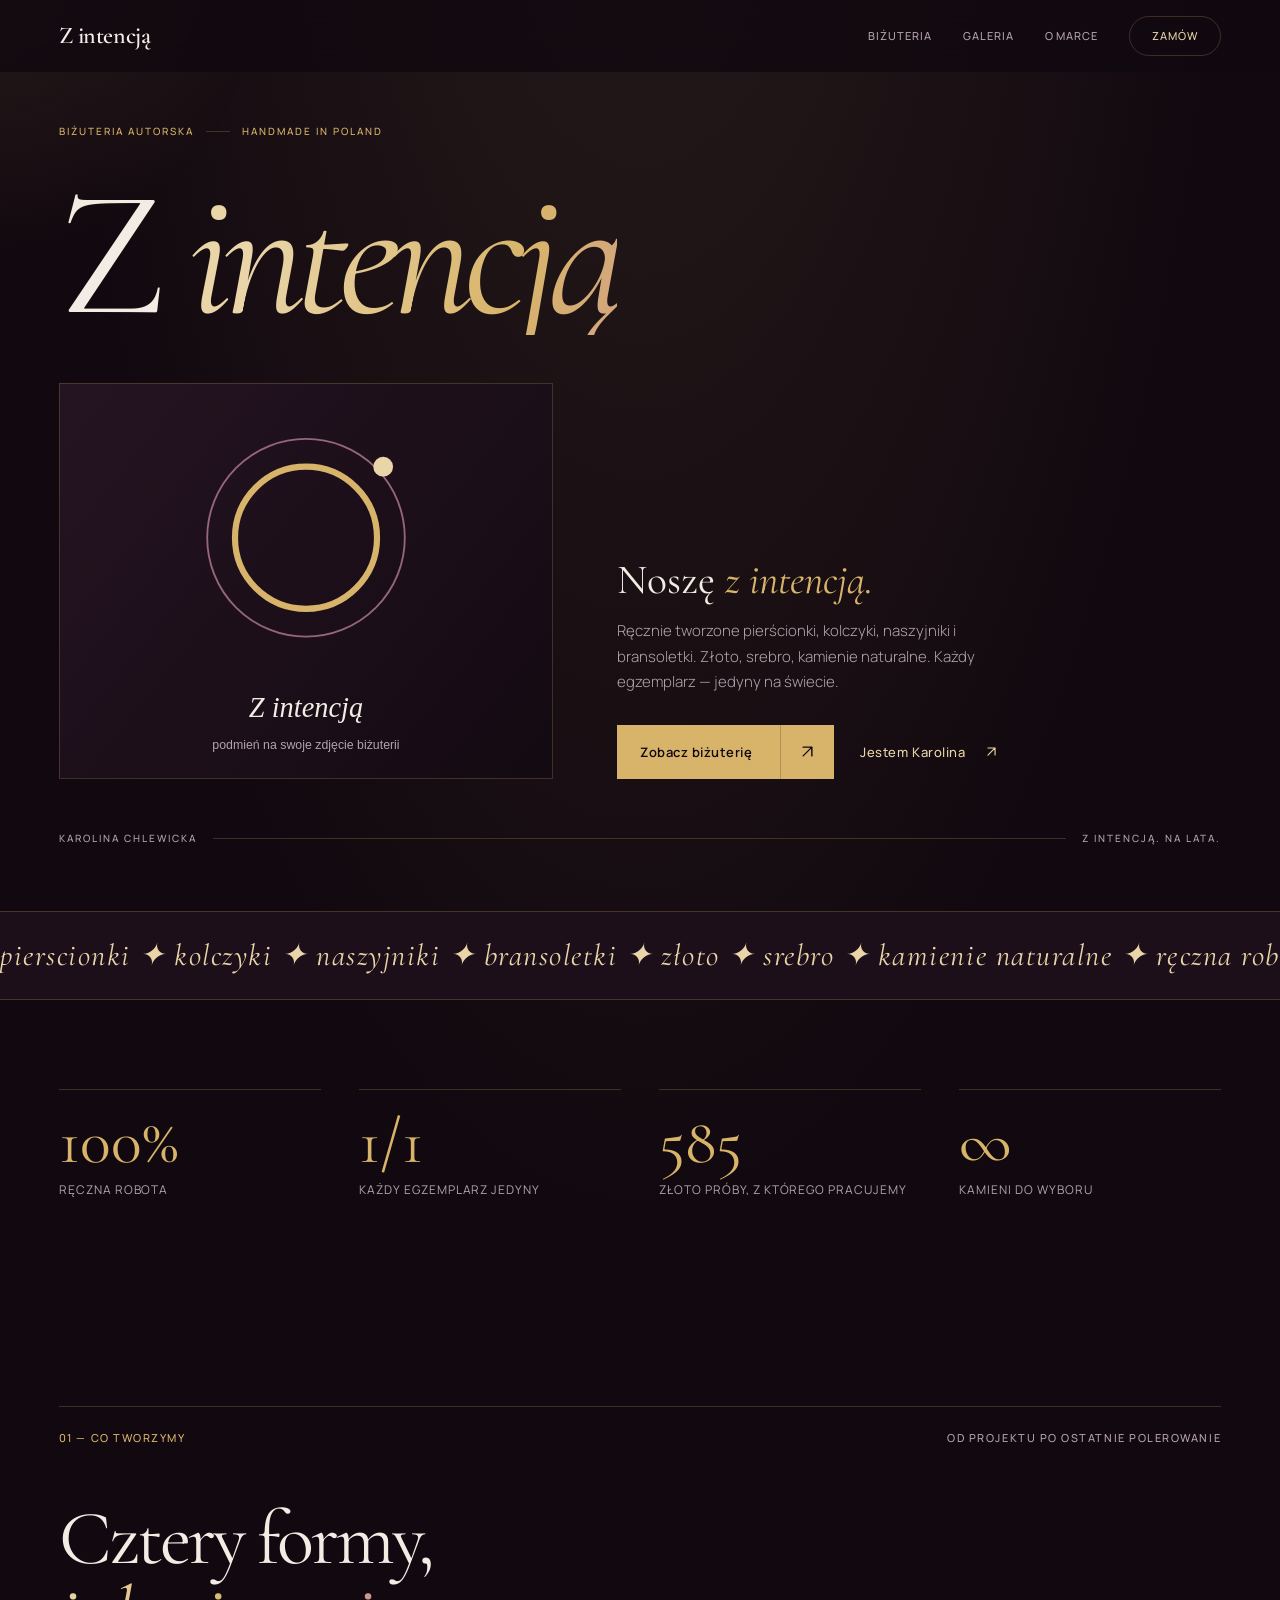
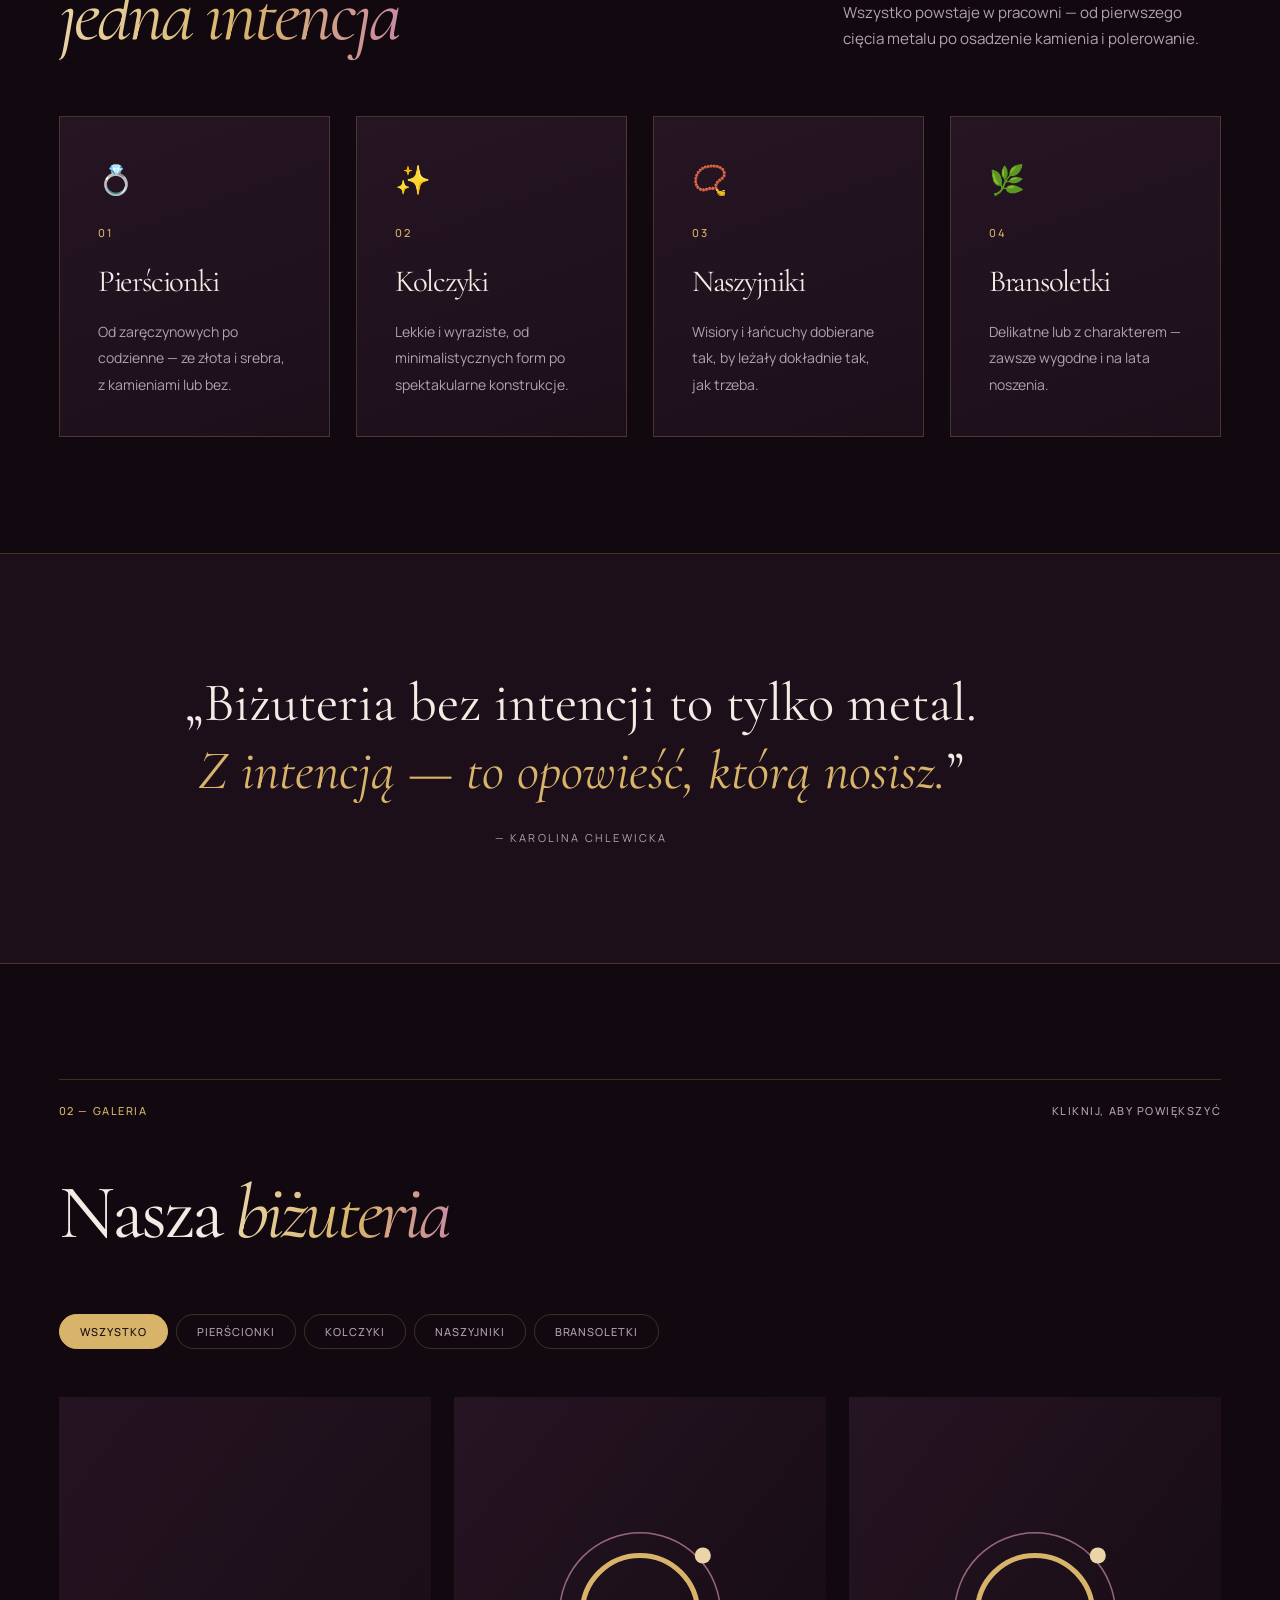
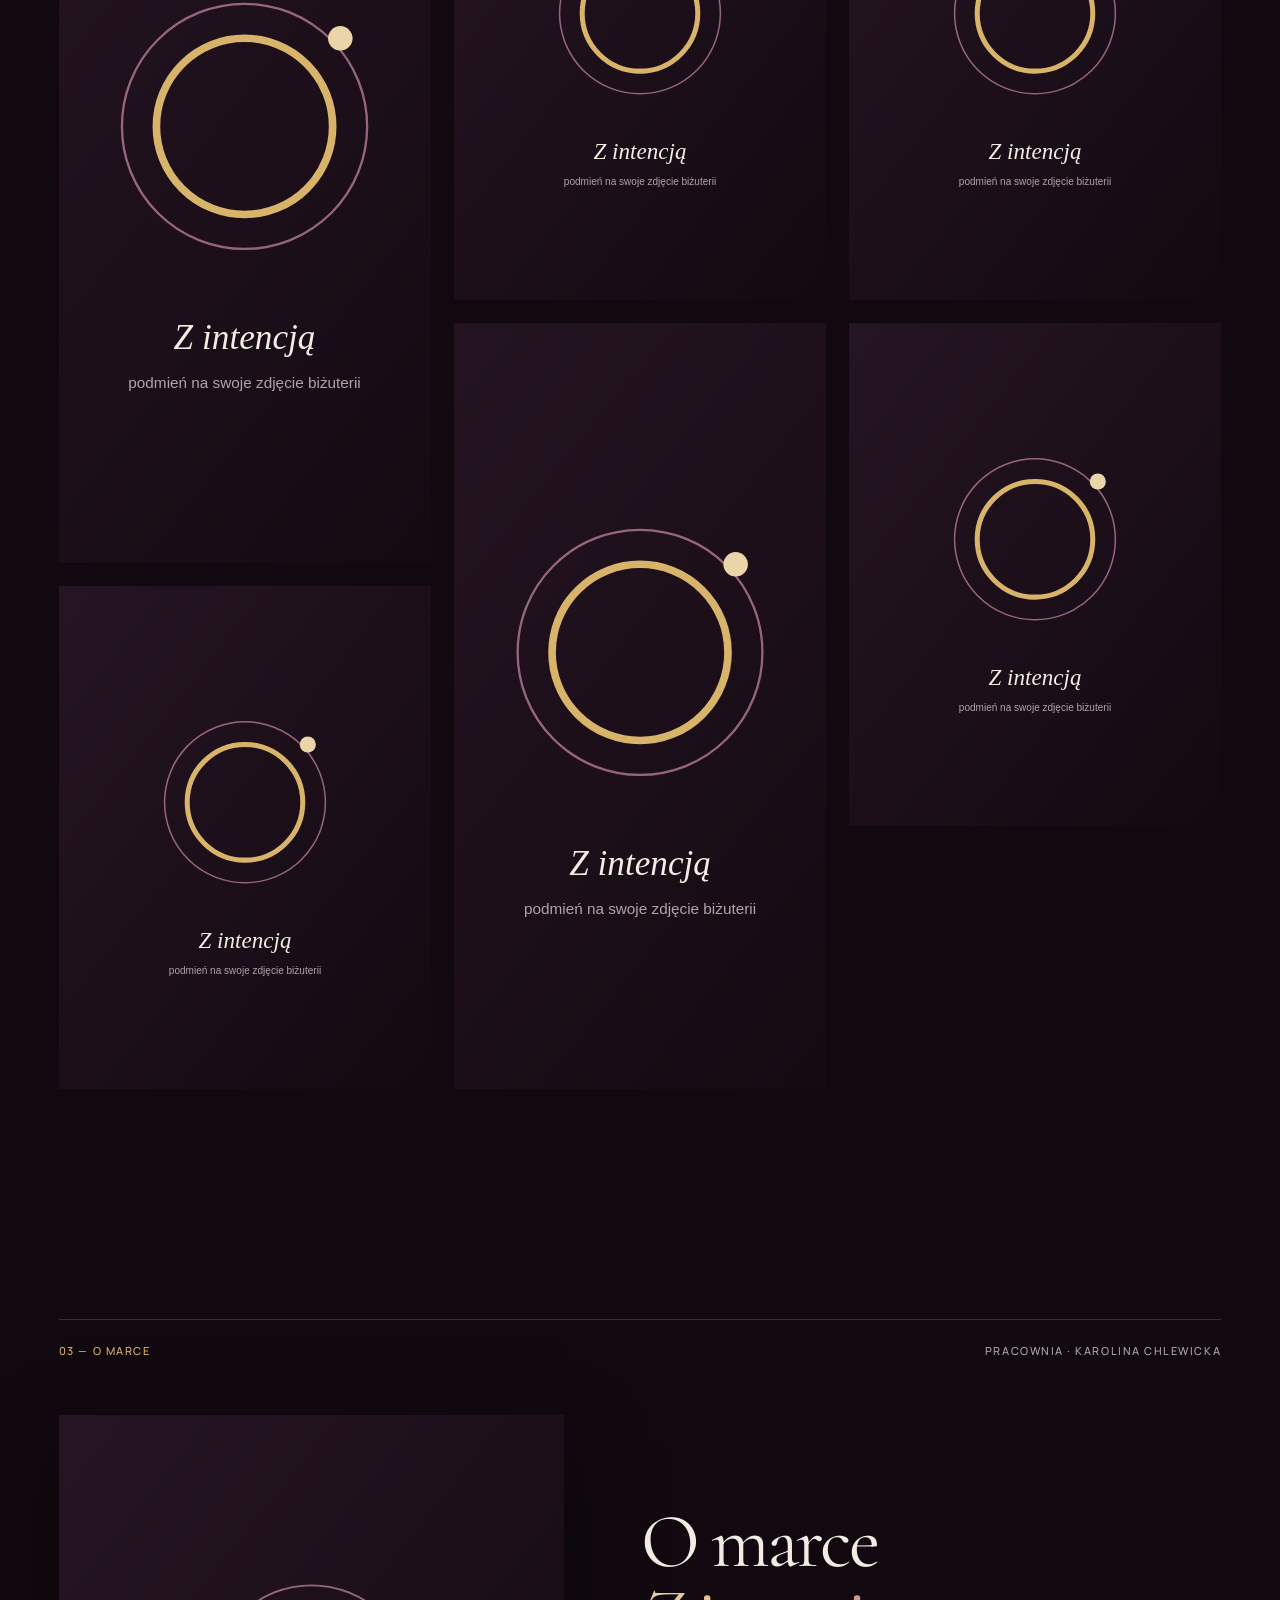
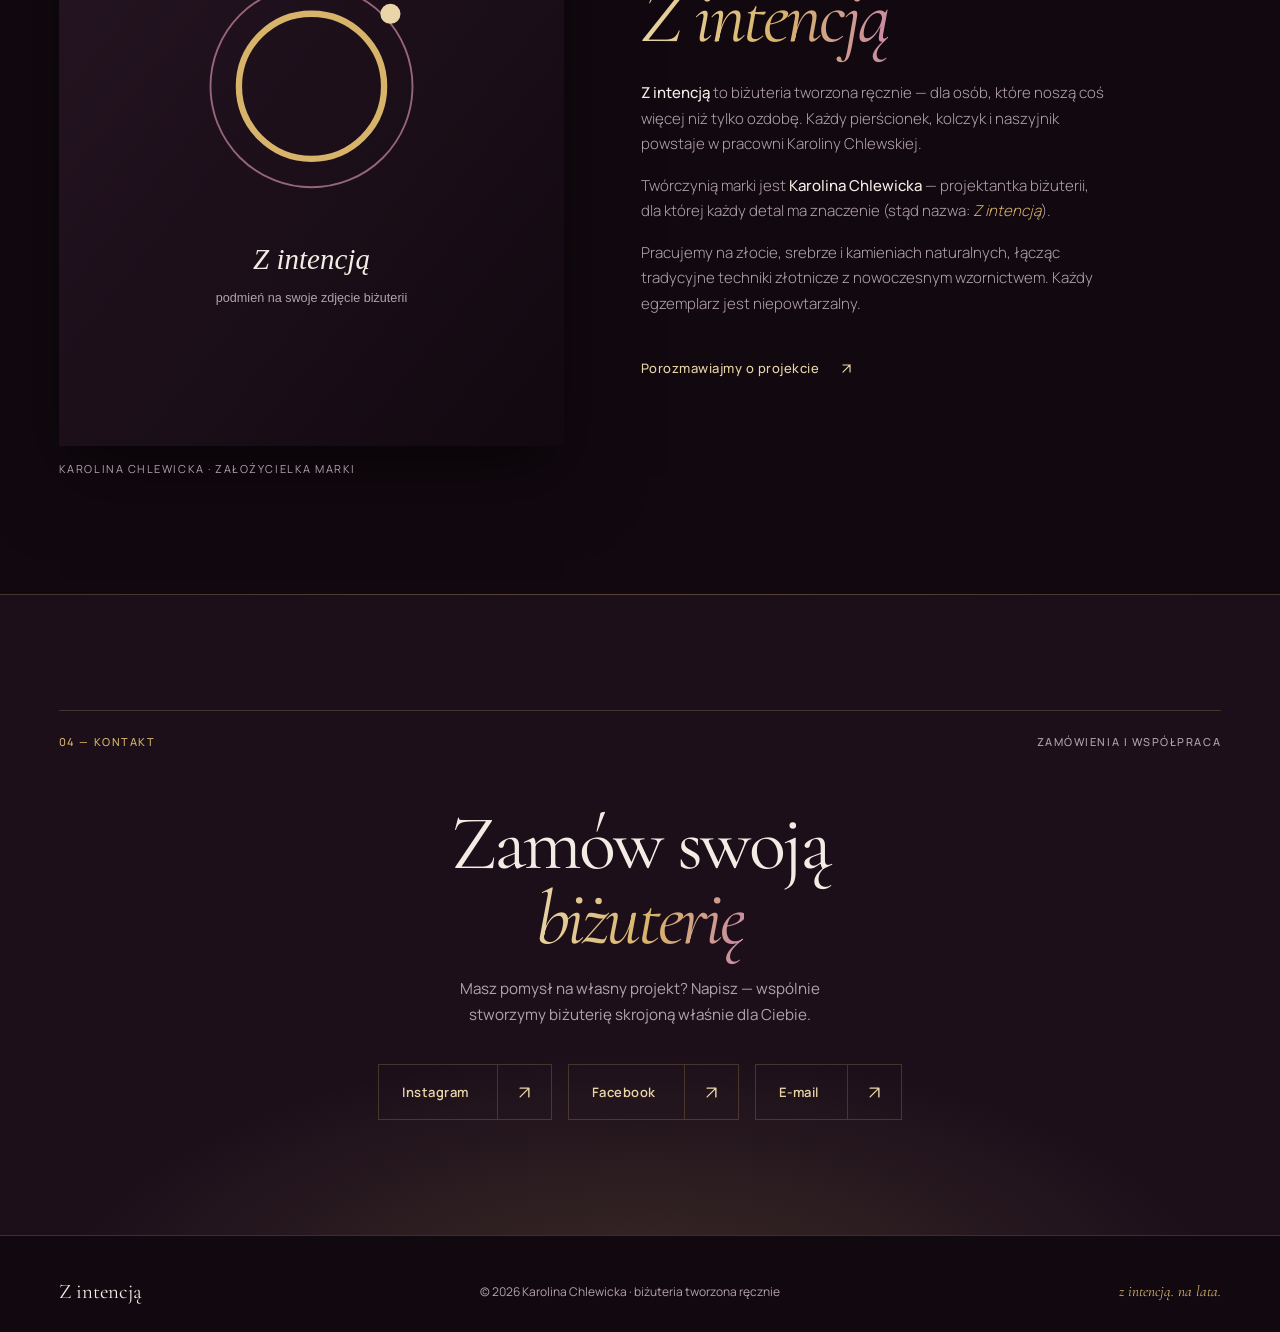
==== index.html @ 36fdd370 "Portfolio Z intencją — biżuteria Karoliny Chlewskiej" ====
<!DOCTYPE html>
<html lang="pl">
<head>
  <meta charset="UTF-8">
  <meta name="viewport" content="width=device-width, initial-scale=1.0">
  <title>Z intencją — ręcznie tworzona biżuteria | Karolina Chlewicka</title>
  <meta name="description" content="Z intencją — autorska, ręcznie tworzona biżuteria Karoliny Chlewskiej. Pierścionki, kolczyki, naszyjniki i bransoletki z charakterem.">
  <meta name="theme-color" content="#120910">
  <meta property="og:title" content="Z intencją — biżuteria tworzona ręcznie">
  <meta property="og:description" content="Pierścionki, kolczyki, naszyjniki i bransoletki tworzone ręcznie przez Karolinę Chlewską.">
  <link rel="preconnect" href="https://fonts.googleapis.com">
  <link rel="preconnect" href="https://fonts.gstatic.com" crossorigin>
  <link href="https://fonts.googleapis.com/css2?family=Cormorant+Garamond:ital,wght@0,400;0,500;0,600;1,400;1,500&family=Manrope:wght@200;300;400;500;600&display=swap" rel="stylesheet">
  <link rel="stylesheet" href="css/style.css">
</head>
<body>

  <div class="progress" data-progress></div>
  <div class="glow" data-glow aria-hidden="true"></div>

  <header class="site-header" data-header>
    <a href="#top" class="brand">Z&nbsp;intencją</a>
    <nav class="site-nav">
      <a href="#kolekcje">Biżuteria</a>
      <a href="#galeria">Galeria</a>
      <a href="#o-marce">O marce</a>
      <a href="#kontakt" class="nav-cta">Zamów</a>
    </nav>
  </header>

  <main id="top">

    <!-- ============ HERO ============ -->
    <section class="hero shell">
      <p class="eyebrow hero-eyebrow">
        BIŻUTERIA AUTORSKA <span class="label-rule"></span> HANDMADE IN POLAND
      </p>

      <h1 class="hero-title">
        <span class="hero-line"><span>Z&nbsp;<em>intencją</em></span></span>
      </h1>

      <div class="hero-row">
        <figure class="hero-visual">
          <!-- PODMIEN: zdjęcie biżuterii -->
          <img src="assets/images/przyklad-1.svg" alt="Ręcznie tworzony pierścionek — projekt marki Z intencją">
        </figure>

        <div class="hero-copy">
          <p class="hero-intro">Noszę <em>z intencją.</em></p>
          <p class="hero-description">
            <!-- PODMIEN: krótkie hasło marki -->
            Ręcznie tworzone pierścionki, kolczyki, naszyjniki i bransoletki.
            Złoto, srebro, kamienie naturalne. Każdy egzemplarz — jedyny na świecie.
          </p>
          <div class="hero-actions">
            <a href="#galeria" class="pill-button">Zobacz biżuterię
              <span>
                <svg width="21" height="21" viewBox="0 0 24 24" fill="none" stroke="currentColor" stroke-width="1.6" stroke-linecap="round" stroke-linejoin="round" aria-hidden="true"><path d="M7 17 17 7M7 7h10v10"/></svg>
              </span>
            </a>
            <a href="#o-marce" class="quiet-link">Jestem Karolina
              <svg width="17" height="17" viewBox="0 0 24 24" fill="none" stroke="currentColor" stroke-width="1.6" stroke-linecap="round" stroke-linejoin="round" aria-hidden="true"><path d="M7 17 17 7M7 7h10v10"/></svg>
            </a>
          </div>
        </div>
      </div>

      <div class="hero-credit">
        <span>KAROLINA CHLEWICKA</span>
        <span class="credit-line"></span>
        <span>z intencją. na lata.</span>
      </div>
    </section>

    <!-- ============ PASEK BIEŻĄCY ============ -->
    <div class="marquee" aria-hidden="true">
      <div class="marquee-track">
        <span>pierscionki ✦ kolczyki ✦ naszyjniki ✦ bransoletki ✦ złoto ✦ srebro ✦ kamienie naturalne ✦ ręczna robota ✦ jedyny egzemplarz ✦&nbsp;</span>
        <span>pierscionki ✦ kolczyki ✦ naszyjniki ✦ bransoletki ✦ złoto ✦ srebro ✦ kamienie naturalne ✦ ręczna robota ✦ jedyny egzemplarz ✦&nbsp;</span>
      </div>
    </div>

    <!-- ============ LICZBY ============ -->
    <section class="stats-section shell">
      <div class="stat" data-reveal>
        <p class="stat-number">100%</p>
        <p class="stat-label">ręczna robota</p>
      </div>
      <div class="stat" data-reveal>
        <p class="stat-number">1/1</p>
        <p class="stat-label">każdy egzemplarz jedyny</p>
      </div>
      <div class="stat" data-reveal>
        <p class="stat-number">585</p>
        <p class="stat-label">złoto próby, z którego pracujemy</p>
      </div>
      <div class="stat" data-reveal>
        <p class="stat-number">∞</p>
        <p class="stat-label">kamieni do wyboru</p>
      </div>
    </section>

    <!-- ============ CO TWORZYMY ============ -->
    <section id="kolekcje" class="offer-section shell">
      <div class="section-heading">
        <p class="section-meta">01 — CO TWORZYMY</p>
        <p class="section-meta section-meta-right">OD PROJEKTU PO OSTATNIE POLEROWANIE</p>
      </div>
      <div class="section-intro">
        <h2 class="section-title" data-reveal>Cztery formy,<br><em>jedna intencja</em></h2>
        <p class="section-lead" data-reveal>
          Wszystko powstaje w pracowni — od pierwszego cięcia metalu
          po osadzenie kamienia i polerowanie.
        </p>
      </div>
      <div class="offer-grid">
        <article class="offer-card" data-reveal>
          <span class="offer-icon">💍</span>
          <p class="offer-index">01</p>
          <h3>Pierścionki</h3>
          <p>Od zaręczynowych po codzienne — ze złota i srebra, z kamieniami lub bez.</p>
        </article>
        <article class="offer-card" data-reveal>
          <span class="offer-icon">✨</span>
          <p class="offer-index">02</p>
          <h3>Kolczyki</h3>
          <p>Lekkie i wyraziste, od minimalistycznych form po spektakularne konstrukcje.</p>
        </article>
        <article class="offer-card" data-reveal>
          <span class="offer-icon">📿</span>
          <p class="offer-index">03</p>
          <h3>Naszyjniki</h3>
          <p>Wisiory i łańcuchy dobierane tak, by leżały dokładnie tak, jak trzeba.</p>
        </article>
        <article class="offer-card" data-reveal>
          <span class="offer-icon">🌿</span>
          <p class="offer-index">04</p>
          <h3>Bransoletki</h3>
          <p>Delikatne lub z charakterem — zawsze wygodne i na lata noszenia.</p>
        </article>
      </div>
    </section>

    <!-- ============ CYTAT ============ -->
    <section class="quote-section">
      <blockquote class="shell" data-reveal>
        <p>„Biżuteria bez intencji to tylko metal.<br><em>Z intencją — to opowieść, którą nosisz.</em>”</p>
        <footer>— Karolina Chlewicka</footer>
      </blockquote>
    </section>

    <!-- ============ GALERIA ============ -->
    <section id="galeria" class="gallery-section shell">
      <div class="section-heading">
        <p class="section-meta">02 — GALERIA</p>
        <p class="section-meta section-meta-right">KLIKNIJ, ABY POWIĘKSZYĆ</p>
      </div>
      <div class="section-intro">
        <h2 class="section-title" data-reveal>Nasza <em>biżuteria</em></h2>
      </div>

      <div class="gallery-filter">
        <button class="filter-btn active" data-filter="all">Wszystko</button>
        <button class="filter-btn" data-filter="pierscionki">Pierścionki</button>
        <button class="filter-btn" data-filter="kolczyki">Kolczyki</button>
        <button class="filter-btn" data-filter="naszyjniki">Naszyjniki</button>
        <button class="filter-btn" data-filter="bransoletki">Bransoletki</button>
      </div>

      <!-- PODMIEN: dodaj własne zdjęcia do assets/images/ i podmień src + alt -->
      <div class="gallery-grid">
        <figure class="gallery-item gallery-item--tall" data-category="pierscionki" data-lightbox data-reveal>
          <img src="assets/images/przyklad-1.svg" alt="Pierścionek — przykładowe zdjęcie" loading="lazy">
          <figcaption><h3>Nazwa projektu</h3><p>Złoto · ręczna robota</p></figcaption>
        </figure>
        <figure class="gallery-item" data-category="kolczyki" data-lightbox data-reveal>
          <img src="assets/images/przyklad-2.svg" alt="Kolczyki — przykładowe zdjęcie" loading="lazy">
          <figcaption><h3>Nazwa projektu</h3><p>Srebro · kamienie naturalne</p></figcaption>
        </figure>
        <figure class="gallery-item" data-category="naszyjniki" data-lightbox data-reveal>
          <img src="assets/images/przyklad-3.svg" alt="Naszyjnik — przykładowe zdjęcie" loading="lazy">
          <figcaption><h3>Nazwa projektu</h3><p>Złoto · ręczna robota</p></figcaption>
        </figure>
        <figure class="gallery-item gallery-item--tall" data-category="bransoletki" data-lightbox data-reveal>
          <img src="assets/images/przyklad-4.svg" alt="Bransoletka — przykładowe zdjęcie" loading="lazy">
          <figcaption><h3>Nazwa projektu</h3><p>Srebro · ręczna robota</p></figcaption>
        </figure>
        <figure class="gallery-item" data-category="pierscionki" data-lightbox data-reveal>
          <img src="assets/images/przyklad-5.svg" alt="Pierścionek — przykładowe zdjęcie" loading="lazy">
          <figcaption><h3>Nazwa projektu</h3><p>Złoto · kamienie naturalne</p></figcaption>
        </figure>
        <figure class="gallery-item" data-category="kolczyki" data-lightbox data-reveal>
          <img src="assets/images/przyklad-6.svg" alt="Kolczyki — przykładowe zdjęcie" loading="lazy">
          <figcaption><h3>Nazwa projektu</h3><p>Srebro · ręczna robota</p></figcaption>
        </figure>
      </div>
    </section>

    <!-- ============ O MARCE ============ -->
    <section id="o-marce" class="about-section shell">
      <div class="section-heading">
        <p class="section-meta">03 — O MARCE</p>
        <p class="section-meta section-meta-right">PRACOWNIA · KAROLINA CHLEWICKA</p>
      </div>
      <div class="about-grid">
        <figure class="about-visual" data-reveal>
          <!-- PODMIEN: zdjęcie Karoliny / pracowni -->
          <img src="assets/images/o-marce.svg" alt="Karolina Chlewicka — twórczyni marki Z intencją">
          <figcaption>Karolina Chlewicka · założycielka marki</figcaption>
        </figure>
        <div class="about-text" data-reveal>
          <h2 class="section-title">O marce<br><em>Z intencją</em></h2>
          <!-- PODMIEN: poniższe akapity opisem marki przekazanym przez Karolinę -->
          <p>
            <strong>Z intencją</strong> to biżuteria tworzona ręcznie — dla osób,
            które noszą coś więcej niż tylko ozdobę. Każdy pierścionek, kolczyk
            i naszyjnik powstaje w pracowni Karoliny Chlewskiej.
          </p>
          <p>
            Twórczynią marki jest <strong>Karolina Chlewicka</strong> — projektantka
            biżuterii, dla której każdy detal ma znaczenie (stąd nazwa: <em>Z intencją</em>).
          </p>
          <p>
            Pracujemy na złocie, srebrze i kamieniach naturalnych, łącząc tradycyjne
            techniki złotnicze z nowoczesnym wzornictwem. Każdy egzemplarz jest niepowtarzalny.
          </p>
          <a href="#kontakt" class="quiet-link">Porozmawiajmy o projekcie
            <svg width="17" height="17" viewBox="0 0 24 24" fill="none" stroke="currentColor" stroke-width="1.6" stroke-linecap="round" stroke-linejoin="round" aria-hidden="true"><path d="M7 17 17 7M7 7h10v10"/></svg>
          </a>
        </div>
      </div>
    </section>

    <!-- ============ KONTAKT ============ -->
    <section id="kontakt" class="contact-section">
      <div class="shell">
        <div class="section-heading section-heading-light">
          <p class="section-meta">04 — KONTAKT</p>
          <p class="section-meta section-meta-right">ZAMÓWIENIA I WSPÓŁPRACA</p>
        </div>
        <div class="contact-inner">
          <h2 class="section-title" data-reveal>Zamów swoją<br><em>biżuterię</em></h2>
          <p class="section-lead" data-reveal>
            <!-- PODMIEN: adres e-mail / telefon -->
            Masz pomysł na własny projekt? Napisz — wspólnie stworzymy biżuterię
            skrojoną właśnie dla Ciebie.
          </p>
          <div class="contact-links" data-reveal>
            <!-- PODMIEN: linki do profili -->
            <a href="https://instagram.com/" class="pill-button pill-button-light" target="_blank" rel="noopener">Instagram
              <span><svg width="21" height="21" viewBox="0 0 24 24" fill="none" stroke="currentColor" stroke-width="1.6" stroke-linecap="round" stroke-linejoin="round" aria-hidden="true"><path d="M7 17 17 7M7 7h10v10"/></svg></span>
            </a>
            <a href="https://facebook.com/" class="pill-button pill-button-light" target="_blank" rel="noopener">Facebook
              <span><svg width="21" height="21" viewBox="0 0 24 24" fill="none" stroke="currentColor" stroke-width="1.6" stroke-linecap="round" stroke-linejoin="round" aria-hidden="true"><path d="M7 17 17 7M7 7h10v10"/></svg></span>
            </a>
            <a href="mailto:kontakt@intencja.pl" class="pill-button pill-button-light">E-mail
              <span><svg width="21" height="21" viewBox="0 0 24 24" fill="none" stroke="currentColor" stroke-width="1.6" stroke-linecap="round" stroke-linejoin="round" aria-hidden="true"><path d="M7 17 17 7M7 7h10v10"/></svg></span>
            </a>
          </div>
        </div>
      </div>
    </section>

  </main>

  <footer class="footer">
    <div class="footer-main shell">
      <p class="footer-brand">Z intencją</p>
      <p>© <span id="year"></span> Karolina Chlewicka · biżuteria tworzona ręcznie</p>
      <p class="footer-note">z intencją. na lata.</p>
    </div>
  </footer>

  <!-- ============ LIGHTBOX ============ -->
  <dialog class="lightbox" data-lightbox-dialog>
    <button type="button" class="lightbox-close" data-lightbox-close aria-label="Zamknij">✕</button>
    <img src="" alt="" data-lightbox-img>
    <p class="lightbox-caption" data-lightbox-caption></p>
  </dialog>

  <script src="js/main.js"></script>
</body>
</html>
---- css/style.css ----
/* ================= Z intencją — dark glam ================= */

:root {
  --bg: #120910;
  --bg-2: #1c0f1a;
  --bg-3: #261523;
  --wine: #402334;
  --paper: #f3ece4;
  --muted: #b3a2ac;
  --gold: #d8b46a;
  --gold-soft: #e9d5a8;
  --rose: #c98aa5;
  --border: rgba(216, 180, 106, 0.22);
  --font-editorial: 'Cormorant Garamond', Georgia, serif;
  --font-body: 'Manrope', 'Helvetica Neue', sans-serif;
  --gutter: clamp(20px, 4.6vw, 76px);
  --section-space: clamp(76px, 9vw, 140px);
  --header-height: 72px;
  --ease: cubic-bezier(0.22, 1, 0.36, 1);
}

* { box-sizing: border-box; }

html { scroll-behavior: smooth; }

body {
  background:
    radial-gradient(ellipse 80% 50% at 50% -10%, rgba(216, 180, 106, 0.12), transparent 60%),
    var(--bg);
  color: var(--paper);
  font-family: var(--font-body);
  font-size: 1rem;
  line-height: 1.7;
  margin: 0;
  -webkit-font-smoothing: antialiased;
  overflow-x: hidden;
}

img { display: block; max-width: 100%; height: auto; }

a { color: inherit; text-decoration: none; }

::selection { background: var(--gold); color: var(--bg); }

.shell {
  width: min(calc(100% - var(--gutter) * 2), 1440px);
  margin-inline: auto;
}

h1, h2, h3 {
  font-family: var(--font-editorial), Georgia, serif;
  font-weight: 400;
  letter-spacing: -0.04em;
  text-wrap: balance;
}

/* ---------- Pasek postępu + poświata kursora ---------- */

.progress {
  position: fixed;
  top: 0; left: 0;
  height: 2px;
  width: 0;
  background: linear-gradient(90deg, var(--gold), var(--rose));
  z-index: 100;
  transition: width 0.1s linear;
}

.glow {
  position: fixed;
  width: 560px;
  height: 560px;
  border-radius: 50%;
  background: radial-gradient(circle, rgba(216, 180, 106, 0.10), transparent 65%);
  pointer-events: none;
  z-index: 1;
  transform: translate(-50%, -50%);
  transition: opacity 0.4s;
}

@media (hover: none) { .glow { display: none; } }

/* ---------- Nagłówek ---------- */

.site-header {
  position: sticky;
  top: 0;
  z-index: 30;
  display: flex;
  align-items: center;
  justify-content: space-between;
  gap: 24px;
  min-height: var(--header-height);
  padding: 0 var(--gutter);
  background: rgba(18, 9, 16, 0.82);
  backdrop-filter: blur(14px);
  transition: box-shadow 0.3s;
}

.site-header[data-scrolled] { box-shadow: 0 1px 0 var(--border); }

.brand {
  font-family: var(--font-editorial), Georgia, serif;
  font-size: 1.5rem;
  font-weight: 600;
  letter-spacing: -0.02em;
  color: var(--paper);
}

.site-nav {
  display: flex;
  flex-wrap: wrap;
  align-items: center;
  gap: clamp(14px, 2.4vw, 34px);
}

.site-nav a {
  font-size: 0.6875rem;
  font-weight: 500;
  letter-spacing: 0.09em;
  text-transform: uppercase;
  color: var(--muted);
  transition: color 0.3s;
}

.site-nav a:hover { color: var(--gold); }

.nav-cta {
  padding: 10px 22px;
  border: 1px solid var(--border);
  border-radius: 999px;
  color: var(--gold-soft) !important;
  transition: background 0.3s, color 0.3s !important;
}

.nav-cta:hover { background: var(--gold); color: var(--bg) !important; }

/* ---------- Wspólne elementy sekcji ---------- */

section { padding-block: var(--section-space); position: relative; }

.section-heading {
  display: flex;
  justify-content: space-between;
  align-items: center;
  gap: 24px;
  border-top: 1px solid var(--border);
  padding-top: 22px;
  margin-bottom: 54px;
}

.section-meta {
  margin: 0;
  font-size: 0.6875rem;
  font-weight: 500;
  letter-spacing: 0.14em;
  color: var(--gold);
}

.section-meta-right { color: var(--muted); text-align: right; }

.section-intro {
  display: flex;
  flex-wrap: wrap;
  justify-content: space-between;
  align-items: flex-end;
  gap: 24px;
  margin-bottom: clamp(38px, 5vw, 64px);
}

.section-title {
  font-size: clamp(2.6rem, 6vw, 4.8rem);
  line-height: 0.98;
  margin: 0;
}

.section-title em {
  font-style: italic;
  background: linear-gradient(100deg, var(--gold-soft), var(--gold) 55%, var(--rose));
  -webkit-background-clip: text;
  background-clip: text;
  -webkit-text-fill-color: transparent;
}

.section-lead {
  max-width: 42ch;
  margin: 0;
  color: var(--muted);
  font-size: 0.95rem;
}

/* ---------- Przyciski ---------- */

.pill-button {
  display: inline-flex;
  align-items: center;
  justify-content: space-between;
  gap: 28px;
  min-height: 54px;
  padding: 0 0 0 23px;
  background: var(--gold);
  color: var(--bg);
  font-size: 0.8125rem;
  font-weight: 600;
  letter-spacing: 0.04em;
  overflow: hidden;
  transition: background 0.3s, transform 0.3s;
}

.pill-button > span {
  display: grid;
  place-items: center;
  width: 54px;
  height: 54px;
  border-left: 1px solid rgba(18, 9, 16, 0.2);
}

.pill-button svg { transition: transform 0.35s var(--ease); }

.pill-button:hover { background: var(--gold-soft); transform: translateY(-2px); }
.pill-button:hover svg { transform: translate(3px, -3px); }

.quiet-link {
  display: inline-flex;
  align-items: center;
  gap: 18px;
  min-height: 44px;
  font-size: 0.8125rem;
  font-weight: 500;
  letter-spacing: 0.04em;
  color: var(--gold-soft);
}

.quiet-link svg { transition: transform 0.3s var(--ease); }
.quiet-link:hover svg { transform: translate(3px, -3px); }

/* ---------- Hero ---------- */

.hero {
  display: flex;
  flex-direction: column;
  min-height: calc(100svh - var(--header-height));
  padding-block: clamp(30px, 4vw, 56px) clamp(40px, 5vw, 64px);
}

.hero-eyebrow {
  display: flex;
  flex-wrap: wrap;
  align-items: center;
  gap: 12px;
  margin: 0;
  font-size: 0.625rem;
  font-weight: 500;
  letter-spacing: 0.2em;
  color: var(--gold);
}

.label-rule { width: 24px; height: 1px; background: var(--border); }

.hero-title {
  font-size: clamp(4rem, 14vw, 14rem);
  line-height: 0.9;
  letter-spacing: -0.055em;
  margin: clamp(18px, 3vw, 34px) 0 clamp(26px, 4vw, 48px);
}

.hero-title em {
  font-style: italic;
  background: linear-gradient(105deg, var(--gold-soft) 10%, var(--gold) 40%, var(--rose) 75%, var(--gold-soft));
  background-size: 200% auto;
  -webkit-background-clip: text;
  background-clip: text;
  -webkit-text-fill-color: transparent;
  animation: shimmer 6s linear infinite;
}

@keyframes shimmer {
  from { background-position: 0% center; }
  to { background-position: 200% center; }
}

.hero-line { display: block; overflow: hidden; }

.hero-line > span {
  display: block;
  animation: rise 1s var(--ease) both;
}

@keyframes rise {
  from { transform: translateY(105%); }
  to { transform: translateY(0); }
}

.hero-row {
  display: grid;
  grid-template-columns: minmax(0, 0.9fr) minmax(0, 1.1fr);
  gap: clamp(30px, 5vw, 80px);
  align-items: end;
  flex: 1;
}

.hero-visual { margin: 0; position: relative; }

.hero-visual::after {
  content: '';
  position: absolute;
  inset: 0;
  box-shadow: inset 0 0 0 1px var(--border);
  pointer-events: none;
}

.hero-visual img {
  width: 100%;
  aspect-ratio: 5 / 4;
  object-fit: cover;
  animation: fade 1.4s var(--ease) both 0.3s;
}

@keyframes fade {
  from { opacity: 0; transform: scale(1.04); }
  to { opacity: 1; transform: scale(1); }
}

.hero-intro {
  font-family: var(--font-editorial), Georgia, serif;
  font-size: clamp(1.6rem, 3.4vw, 2.6rem);
  font-weight: 400;
  line-height: 1.15;
  margin: 0 0 14px;
}

.hero-intro em { font-style: italic; color: var(--gold); }

.hero-description {
  max-width: 46ch;
  margin: 0;
  color: var(--muted);
  font-size: 0.9375rem;
  font-weight: 300;
}

.hero-actions {
  display: flex;
  flex-wrap: wrap;
  align-items: center;
  gap: 26px;
  margin-top: 30px;
}

.hero-credit {
  display: flex;
  flex-wrap: wrap;
  align-items: center;
  gap: 16px;
  margin-top: clamp(30px, 4vw, 54px);
  font-size: 0.625rem;
  font-weight: 500;
  letter-spacing: 0.2em;
  text-transform: uppercase;
  color: var(--muted);
}

.credit-line { flex: 1; min-width: 40px; height: 1px; background: var(--border); }

/* ---------- Marquee ---------- */

.marquee {
  overflow: hidden;
  border-block: 1px solid var(--border);
  padding: 1.1rem 0;
  white-space: nowrap;
  background: var(--bg-2);
}

.marquee-track {
  display: inline-flex;
  animation: scroll 30s linear infinite;
}

.marquee-track span {
  font-family: var(--font-editorial), Georgia, serif;
  font-size: clamp(1.2rem, 2.6vw, 1.9rem);
  font-style: italic;
  letter-spacing: 0.05em;
  color: var(--gold-soft);
  text-transform: lowercase;
}

@keyframes scroll {
  from { transform: translateX(0); }
  to { transform: translateX(-50%); }
}

/* ---------- Liczby ---------- */

.stats-section {
  display: grid;
  grid-template-columns: repeat(auto-fit, minmax(190px, 1fr));
  gap: clamp(20px, 3vw, 40px);
  padding-block: clamp(56px, 7vw, 100px);
}

.stat { border-top: 1px solid var(--border); padding-top: 20px; }

.stat-number {
  font-family: var(--font-editorial), Georgia, serif;
  font-size: clamp(2.6rem, 5vw, 4rem);
  line-height: 1;
  margin: 0 0 6px;
  color: var(--gold);
}

.stat-label {
  margin: 0;
  font-size: 0.75rem;
  letter-spacing: 0.08em;
  text-transform: uppercase;
  color: var(--muted);
}

/* ---------- Oferta ---------- */

.offer-grid {
  display: grid;
  grid-template-columns: repeat(auto-fit, minmax(230px, 1fr));
  gap: clamp(16px, 2vw, 26px);
}

.offer-card {
  position: relative;
  background: linear-gradient(160deg, var(--bg-3), var(--bg-2));
  border: 1px solid var(--border);
  padding: clamp(24px, 3vw, 38px);
  transition: transform 0.4s var(--ease), border-color 0.4s;
  overflow: hidden;
}

.offer-card::before {
  content: '';
  position: absolute;
  top: 0; left: 0;
  width: 100%; height: 2px;
  background: linear-gradient(90deg, var(--gold), transparent);
  transform: scaleX(0);
  transform-origin: left;
  transition: transform 0.5s var(--ease);
}

.offer-card:hover { transform: translateY(-8px); border-color: rgba(216, 180, 106, 0.5); }
.offer-card:hover::before { transform: scaleX(1); }

.offer-icon { font-size: 1.8rem; display: block; margin-bottom: 20px; }

.offer-index {
  margin: 0 0 14px;
  font-size: 0.6875rem;
  font-weight: 500;
  letter-spacing: 0.18em;
  color: var(--gold);
}

.offer-card h3 {
  font-size: clamp(1.6rem, 2.4vw, 2rem);
  margin: 0 0 10px;
}

.offer-card p:last-child {
  margin: 0;
  font-size: 0.875rem;
  line-height: 1.9;
  color: var(--muted);
}

/* ---------- Cytat ---------- */

.quote-section {
  background: var(--bg-2);
  border-block: 1px solid var(--border);
}

.quote-section blockquote { margin: 0; text-align: center; }

.quote-section p {
  font-family: var(--font-editorial), Georgia, serif;
  font-size: clamp(1.8rem, 4.4vw, 3.4rem);
  line-height: 1.25;
  margin: 0 0 24px;
}

.quote-section em {
  font-style: italic;
  color: var(--gold);
}

.quote-section footer {
  font-size: 0.6875rem;
  letter-spacing: 0.2em;
  text-transform: uppercase;
  color: var(--muted);
}

/* ---------- Galeria ---------- */

.gallery-filter {
  display: flex;
  flex-wrap: wrap;
  gap: 8px;
  margin-bottom: clamp(30px, 4vw, 48px);
}

.filter-btn {
  padding: 9px 20px;
  background: transparent;
  border: 1px solid var(--border);
  border-radius: 999px;
  font-family: var(--font-body);
  font-size: 0.6875rem;
  font-weight: 500;
  letter-spacing: 0.09em;
  text-transform: uppercase;
  color: var(--muted);
  cursor: pointer;
  transition: all 0.3s;
}

.filter-btn:hover { border-color: var(--gold); color: var(--gold); }

.filter-btn.active { background: var(--gold); border-color: var(--gold); color: var(--bg); }

.gallery-grid {
  display: grid;
  grid-template-columns: repeat(auto-fill, minmax(280px, 1fr));
  grid-auto-rows: 240px;
  gap: clamp(14px, 1.8vw, 24px);
}

.gallery-item {
  margin: 0;
  position: relative;
  overflow: hidden;
  cursor: zoom-in;
  grid-row: span 2;
}

.gallery-item--tall { grid-row: span 3; }

.gallery-item.is-hidden { display: none; }

.gallery-item img {
  width: 100%;
  height: 100%;
  object-fit: cover;
  transition: transform 0.7s var(--ease);
}

.gallery-item:hover img { transform: scale(1.06); }

.gallery-item figcaption {
  position: absolute;
  inset: auto 0 0 0;
  padding: 40px 18px 16px;
  background: linear-gradient(transparent, rgba(18, 9, 16, 0.9));
  opacity: 0;
  transform: translateY(10px);
  transition: opacity 0.4s, transform 0.4s var(--ease);
}

.gallery-item:hover figcaption { opacity: 1; transform: translateY(0); }

.gallery-item h3 { font-size: 1.3rem; margin: 0; }

.gallery-item p {
  margin: 2px 0 0;
  font-size: 0.625rem;
  letter-spacing: 0.14em;
  text-transform: uppercase;
  color: var(--gold-soft);
}

/* ---------- O marce ---------- */

.about-grid {
  display: grid;
  grid-template-columns: minmax(0, 1fr) minmax(0, 1.15fr);
  gap: clamp(36px, 6vw, 90px);
  align-items: center;
}

.about-visual { margin: 0; }

.about-visual img {
  width: 100%;
  aspect-ratio: 4 / 5;
  object-fit: cover;
  box-shadow: 0 30px 70px rgba(0, 0, 0, 0.5);
}

.about-visual figcaption {
  margin-top: 14px;
  font-size: 0.6875rem;
  letter-spacing: 0.14em;
  text-transform: uppercase;
  color: var(--muted);
}

.about-text .section-title { margin-bottom: 26px; }

.about-text p {
  max-width: 52ch;
  margin: 0 0 16px;
  color: var(--muted);
  font-size: 0.9375rem;
  font-weight: 300;
}

.about-text strong { color: var(--paper); font-weight: 500; }

.about-text em { color: var(--gold); }

.about-text .quiet-link { margin-top: 14px; }

/* ---------- Kontakt ---------- */

.contact-section {
  background:
    radial-gradient(ellipse 70% 60% at 50% 110%, rgba(216, 180, 106, 0.16), transparent 65%),
    var(--bg-2);
  border-top: 1px solid var(--border);
}

.section-heading-light { border-top-color: var(--border); }

.contact-inner {
  display: flex;
  flex-direction: column;
  align-items: center;
  text-align: center;
  gap: 20px;
}

.contact-inner .section-lead { color: var(--muted); max-width: 46ch; }

.contact-links {
  display: flex;
  flex-wrap: wrap;
  justify-content: center;
  gap: 16px;
  margin-top: 16px;
}

.pill-button-light {
  background: transparent;
  color: var(--gold-soft);
  border: 1px solid var(--border);
}

.pill-button-light > span { border-left-color: var(--border); }

.pill-button-light:hover { background: var(--gold); color: var(--bg); }
.pill-button-light:hover > span { border-left-color: rgba(18, 9, 16, 0.2); }

/* ---------- Stopka ---------- */

.footer {
  background: var(--bg);
  padding-block: 38px 22px;
  border-top: 1px solid var(--border);
}

.footer-main {
  display: flex;
  flex-wrap: wrap;
  justify-content: space-between;
  align-items: center;
  gap: 20px;
}

.footer-main p { margin: 0; font-size: 0.75rem; color: var(--muted); }

.footer-brand {
  font-family: var(--font-editorial), Georgia, serif;
  font-size: 1.3rem !important;
  color: var(--paper) !important;
}

.footer-note {
  font-family: var(--font-editorial), Georgia, serif;
  font-style: italic;
  font-size: 0.95rem !important;
  color: var(--gold) !important;
}

/* ---------- Lightbox ---------- */

.lightbox {
  border: 1px solid var(--border);
  background: var(--bg-2);
  padding: 18px;
  max-width: min(92vw, 900px);
  color: var(--paper);
}

.lightbox::backdrop { background: rgba(10, 5, 9, 0.9); backdrop-filter: blur(6px); }

.lightbox img { max-height: 76vh; width: auto; margin-inline: auto; }

.lightbox-caption {
  margin: 12px 0 0;
  text-align: center;
  font-size: 0.7rem;
  letter-spacing: 0.14em;
  text-transform: uppercase;
  color: var(--muted);
}

.lightbox-close {
  position: absolute;
  top: 8px; right: 10px;
  background: none;
  border: 0;
  color: var(--muted);
  font-size: 1.1rem;
  cursor: pointer;
  transition: color 0.3s;
}

.lightbox-close:hover { color: var(--gold); }

/* ---------- Animacje ujawniania ---------- */

[data-reveal] {
  opacity: 0;
  transform: translateY(28px);
  transition: opacity 0.9s var(--ease), transform 0.9s var(--ease);
}

[data-reveal].is-visible { opacity: 1; transform: none; }

/* ---------- Responsywność ---------- */

@media (max-width: 900px) {
  .hero-row { grid-template-columns: 1fr; align-items: start; }
  .hero-visual { order: 2; }
  .about-grid { grid-template-columns: 1fr; }
  .gallery-grid { grid-auto-rows: 200px; }
}

@media (max-width: 640px) {
  .site-header { flex-direction: column; gap: 8px; padding-block: 12px; }
  .section-heading { flex-direction: column; align-items: flex-start; gap: 6px; }
  .section-meta-right { text-align: left; }
  .gallery-grid { grid-auto-rows: 170px; }
  .gallery-item, .gallery-item--tall { grid-row: span 2; }
  .footer-main { flex-direction: column; text-align: center; }
}

@media (prefers-reduced-motion: reduce) {
  html { scroll-behavior: auto; }
  .hero-line > span, .hero-visual img, .hero-title em { animation: none; }
  .marquee-track { animation-duration: 120s; }
  [data-reveal] { opacity: 1; transform: none; transition: none; }
  * { transition-duration: 0.01ms !important; }
}
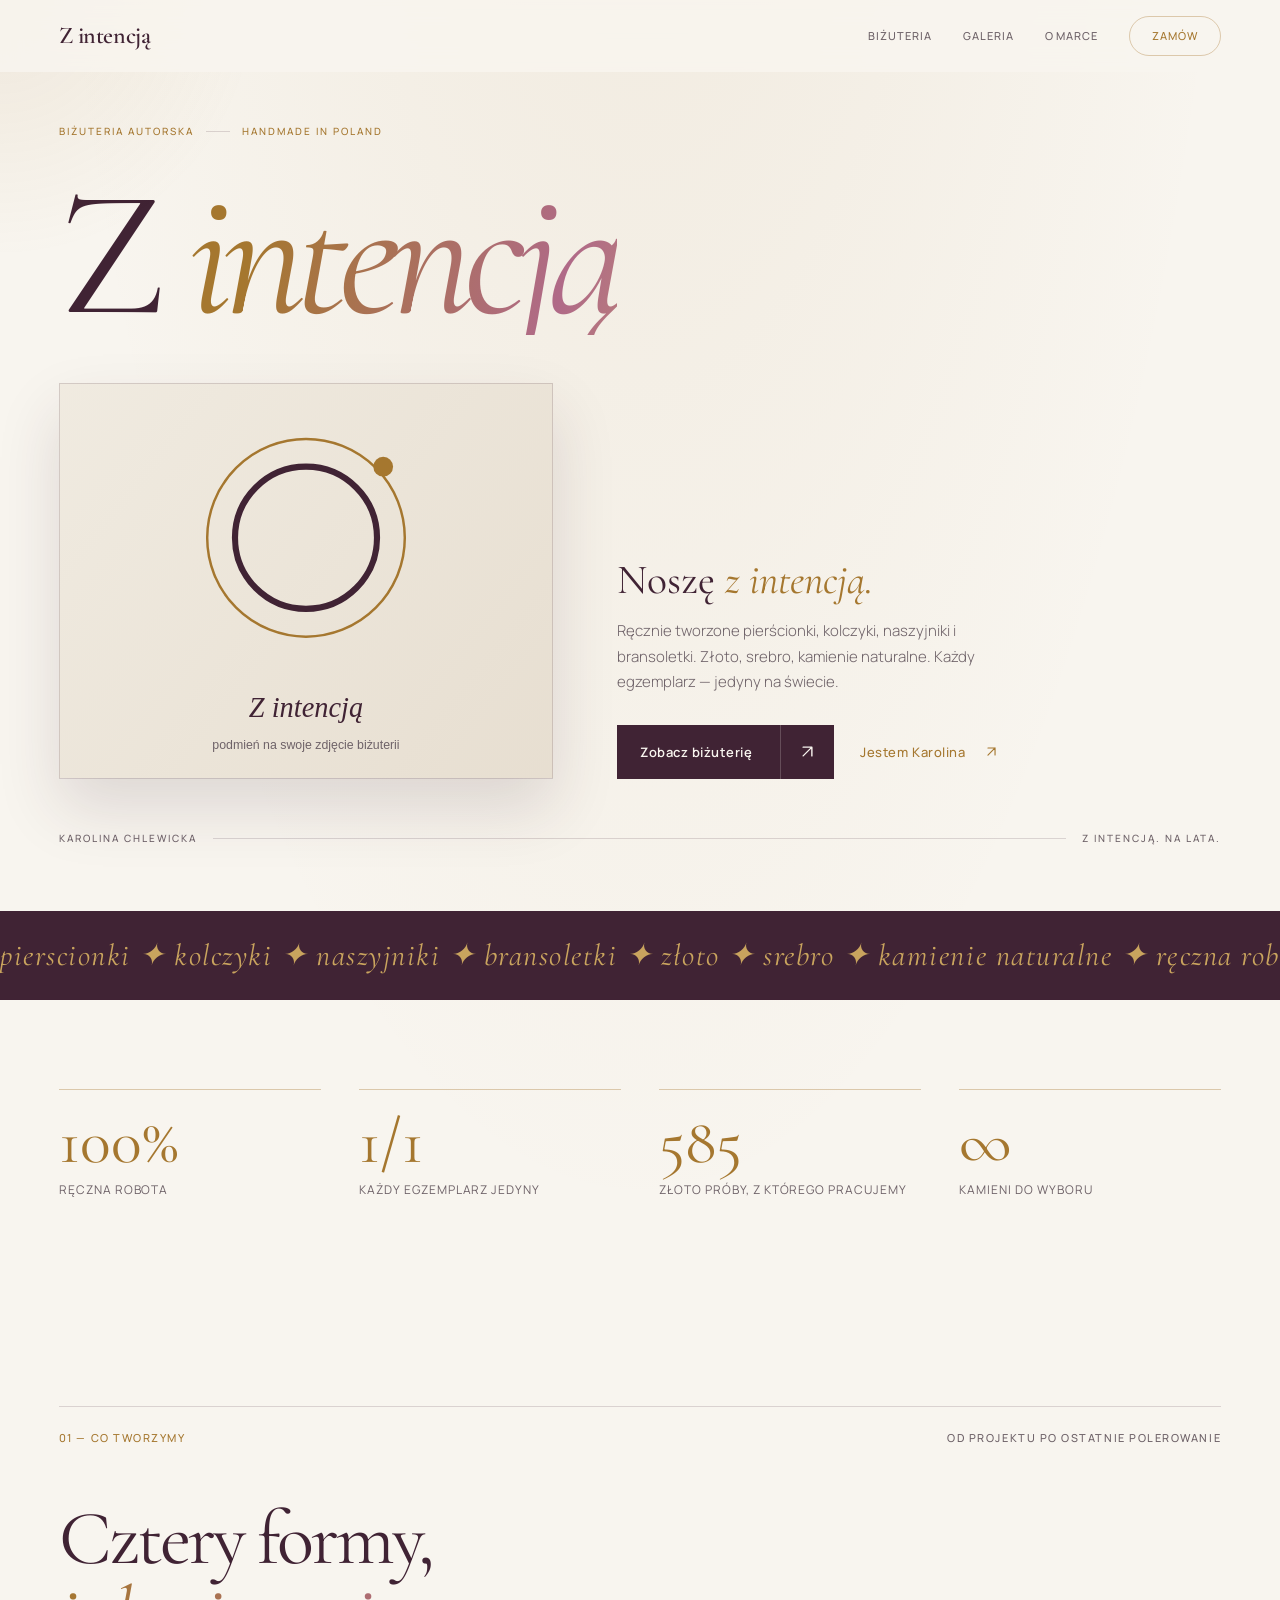
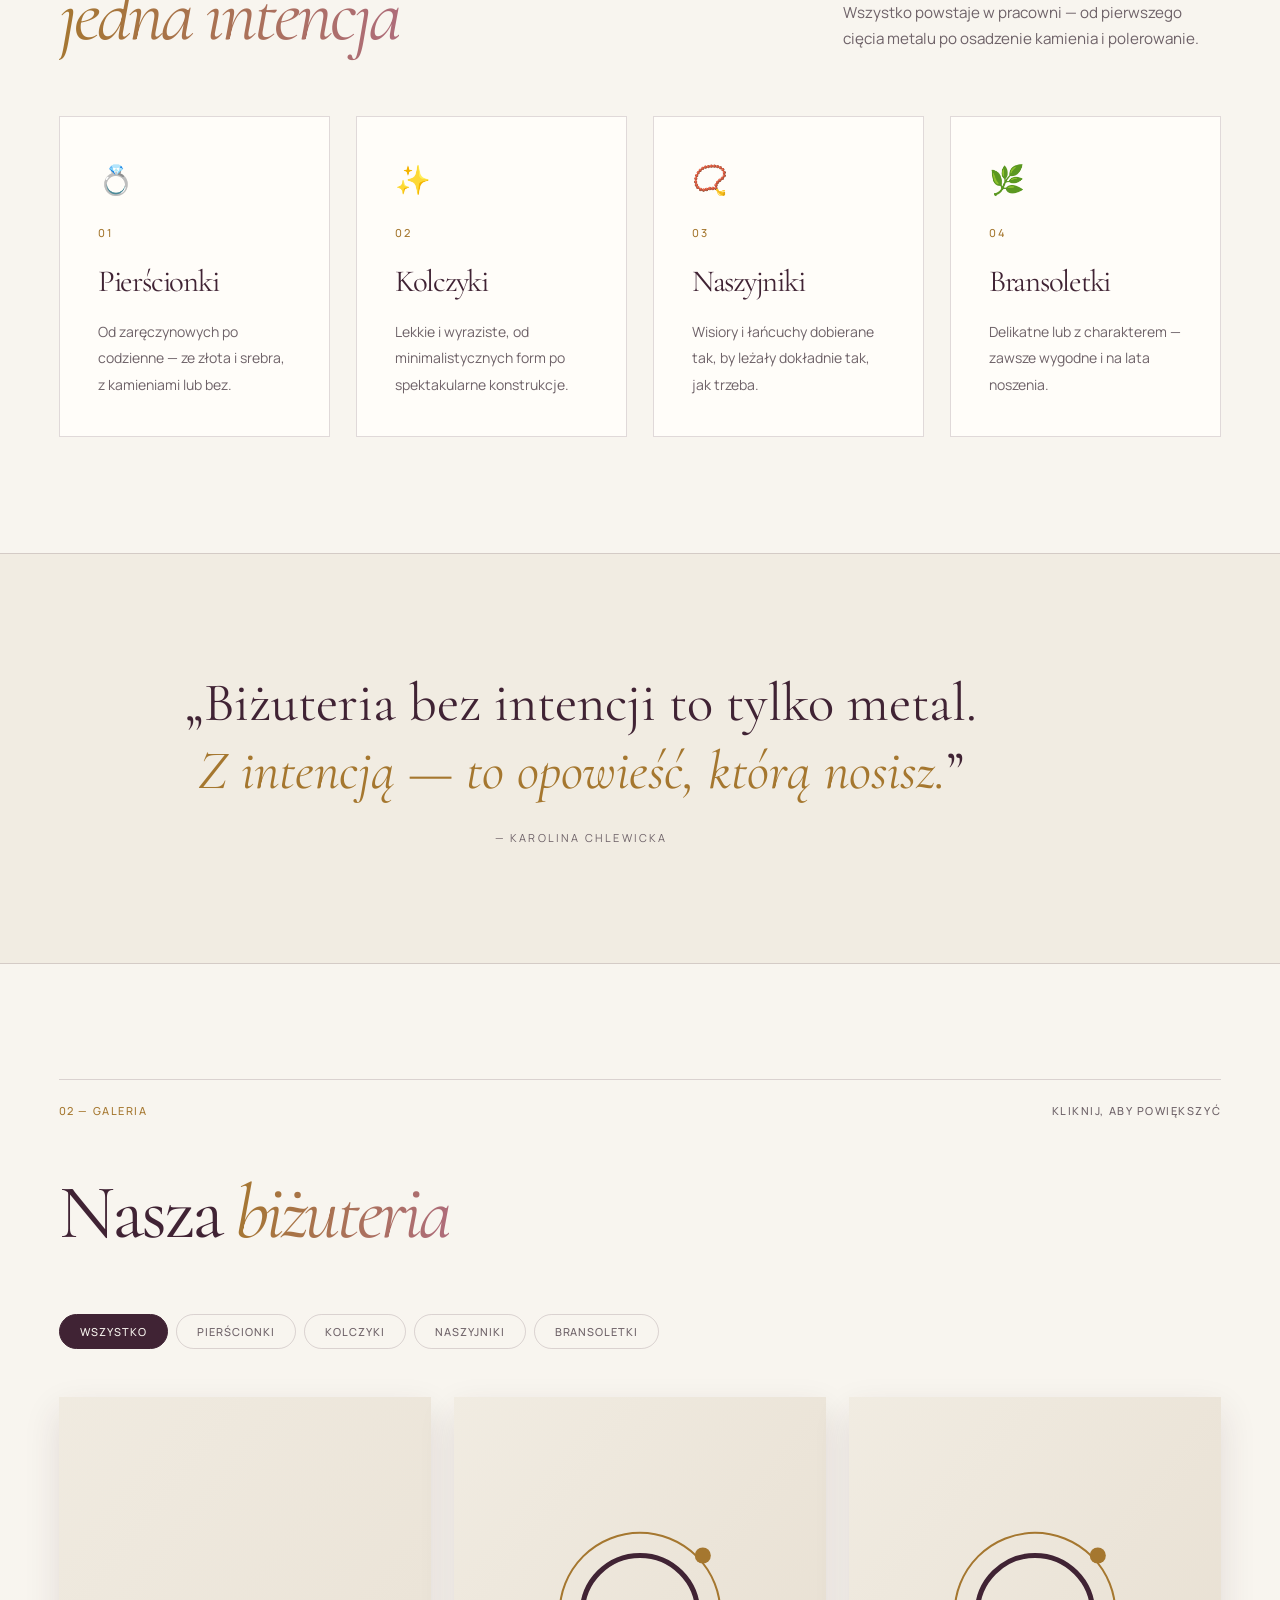
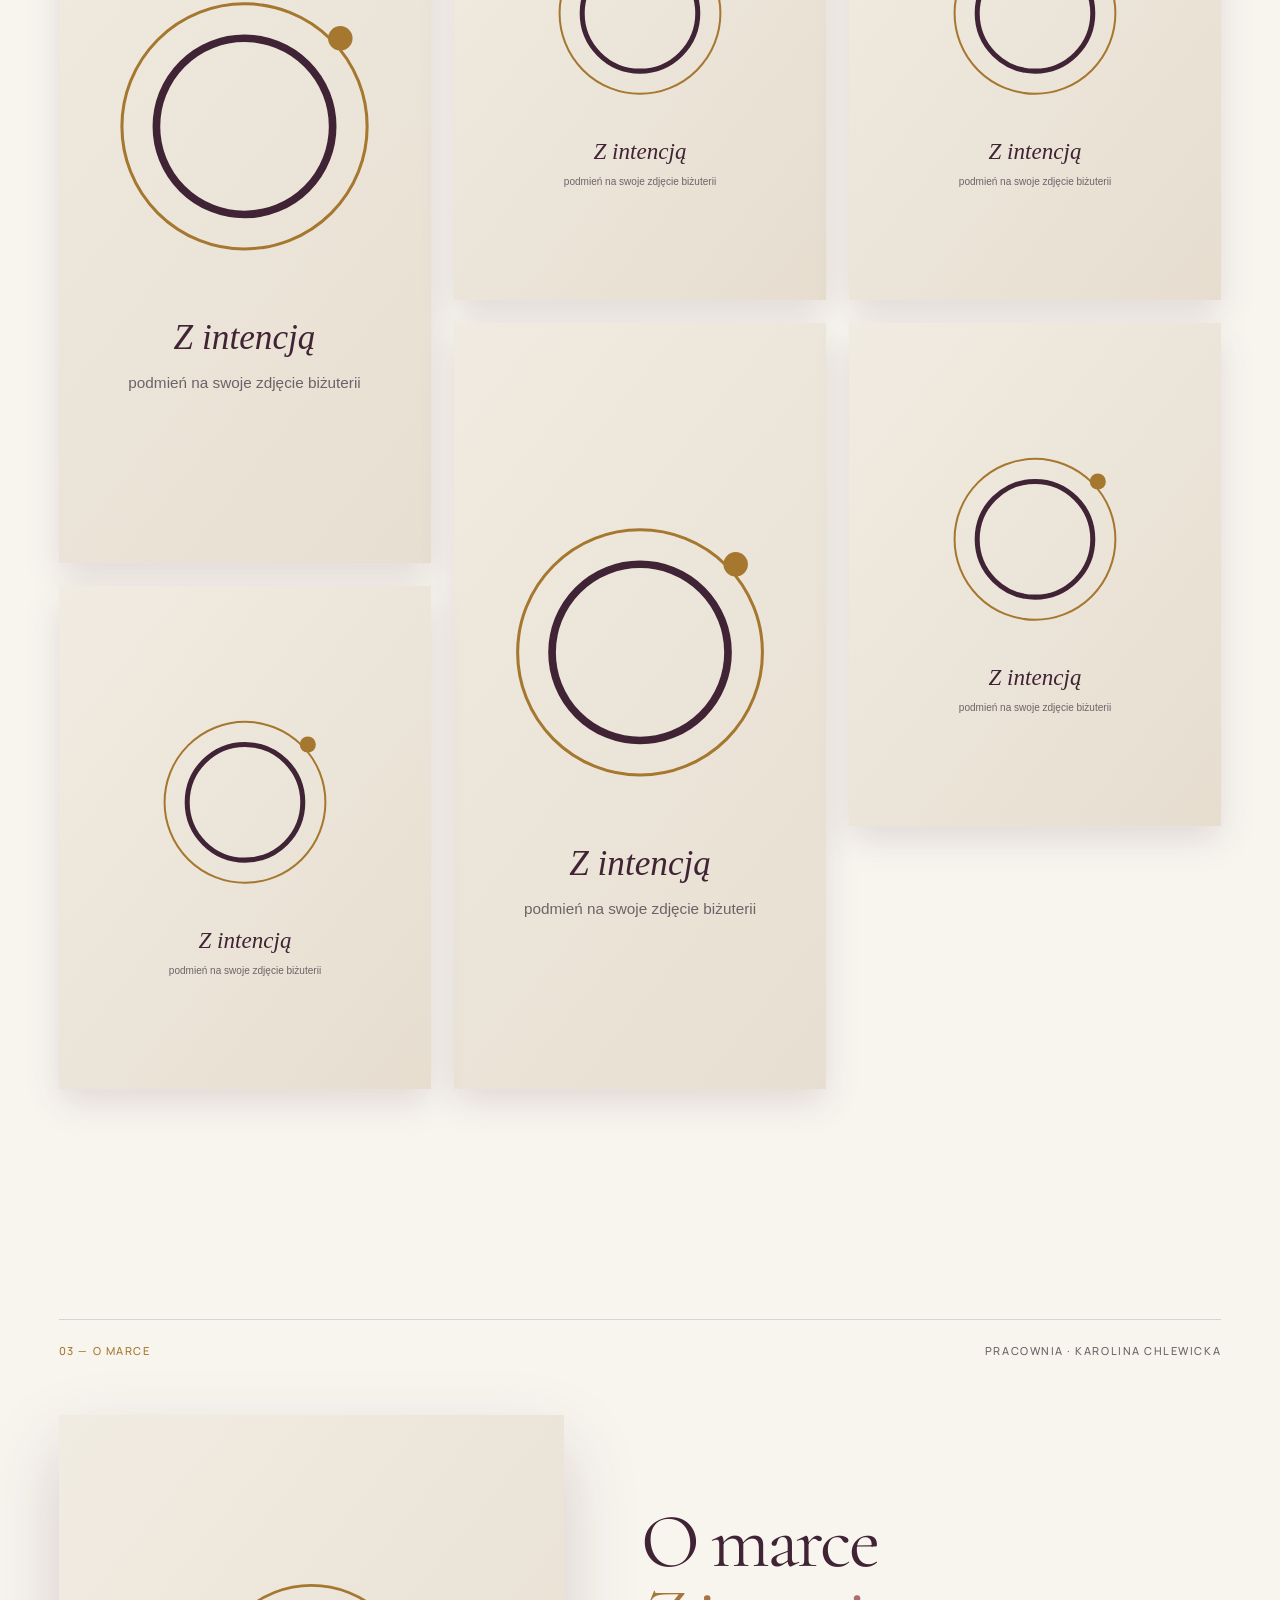
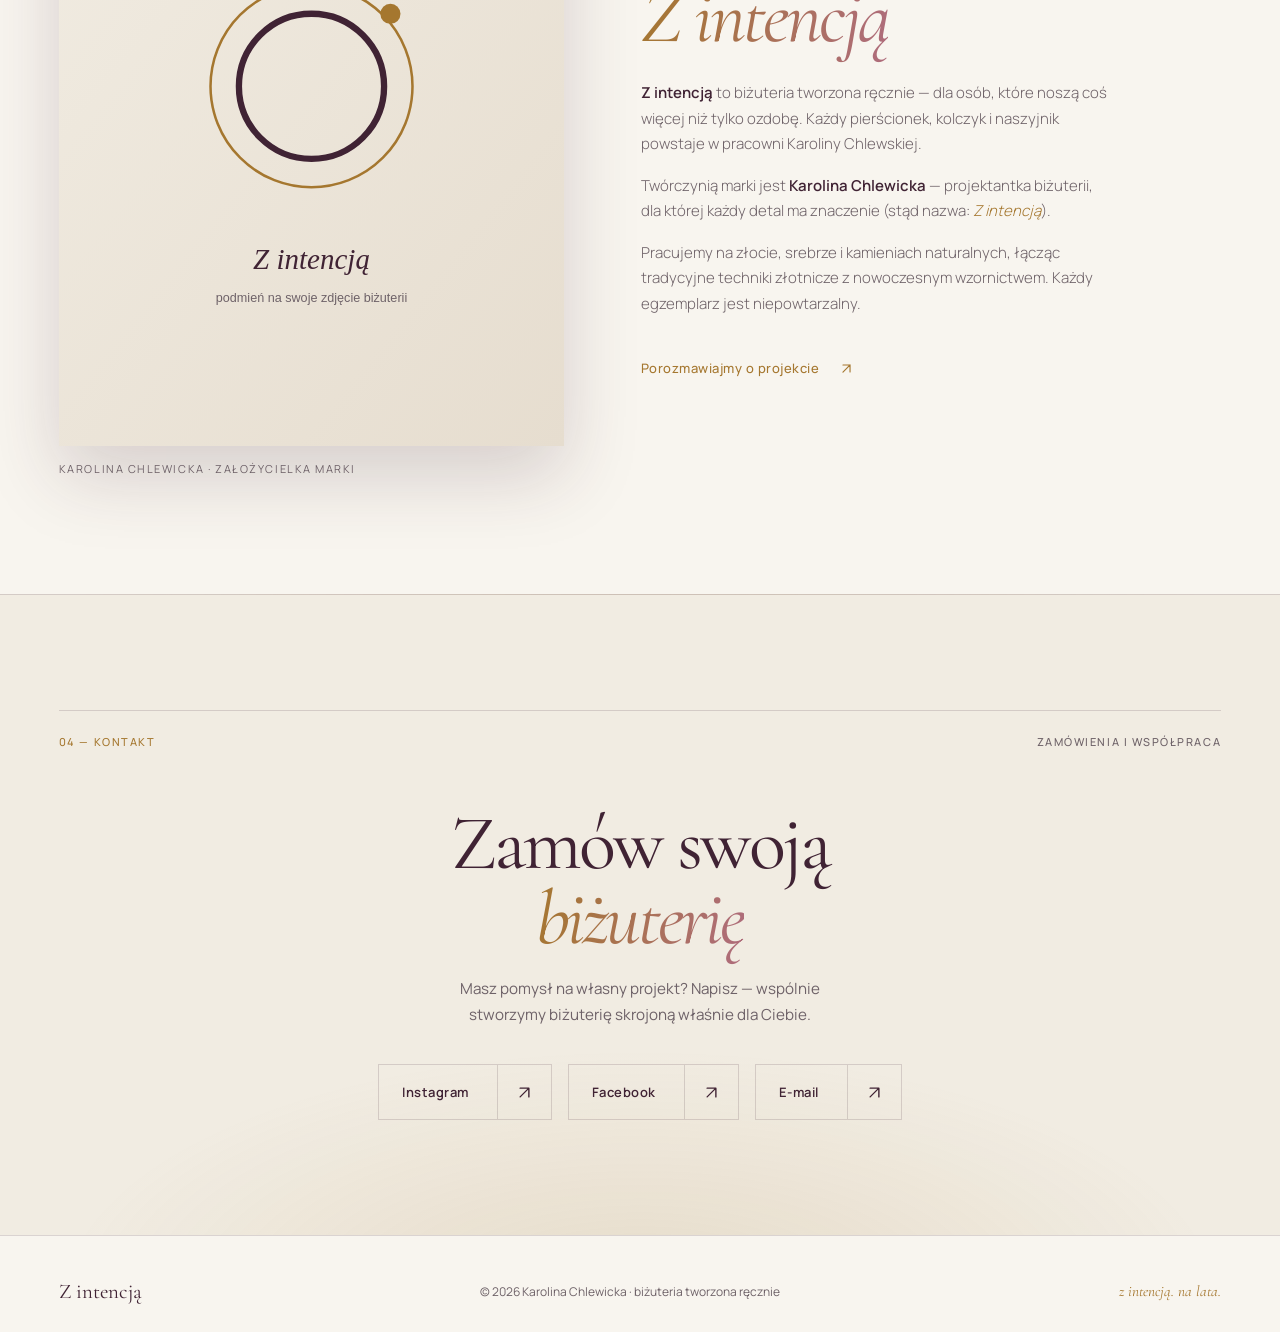
==== commit 5f7fb043: "Jasna, elegancka odsłona: papierowy krem, złoto, iskrzące nagłówki" ====
--- a/index.html
+++ b/index.html
@@ -5,7 +5,7 @@
   <meta name="viewport" content="width=device-width, initial-scale=1.0">
   <title>Z intencją — ręcznie tworzona biżuteria | Karolina Chlewicka</title>
   <meta name="description" content="Z intencją — autorska, ręcznie tworzona biżuteria Karoliny Chlewskiej. Pierścionki, kolczyki, naszyjniki i bransoletki z charakterem.">
-  <meta name="theme-color" content="#120910">
+  <meta name="theme-color" content="#f8f5ef">
   <meta property="og:title" content="Z intencją — biżuteria tworzona ręcznie">
   <meta property="og:description" content="Pierścionki, kolczyki, naszyjniki i bransoletki tworzone ręcznie przez Karolinę Chlewską.">
   <link rel="preconnect" href="https://fonts.googleapis.com">
--- a/css/style.css
+++ b/css/style.css
@@ -1,16 +1,17 @@
-/* ================= Z intencją — dark glam ================= */
+/* ================= Z intencją — light glam ================= */
 
 :root {
-  --bg: #120910;
-  --bg-2: #1c0f1a;
-  --bg-3: #261523;
+  --bg: #f8f5ef;
+  --bg-2: #f1ece2;
+  --bg-3: #fffdf9;
   --wine: #402334;
-  --paper: #f3ece4;
-  --muted: #b3a2ac;
-  --gold: #d8b46a;
-  --gold-soft: #e9d5a8;
-  --rose: #c98aa5;
-  --border: rgba(216, 180, 106, 0.22);
+  --paper: #402334;
+  --muted: #6e6268;
+  --gold: #a5772f;
+  --gold-soft: #c9a45e;
+  --rose: #b06a88;
+  --border: rgba(64, 35, 52, 0.16);
+  --border-gold: rgba(165, 119, 47, 0.35);
   --font-editorial: 'Cormorant Garamond', Georgia, serif;
   --font-body: 'Manrope', 'Helvetica Neue', sans-serif;
   --gutter: clamp(20px, 4.6vw, 76px);
@@ -25,9 +26,9 @@
 
 body {
   background:
-    radial-gradient(ellipse 80% 50% at 50% -10%, rgba(216, 180, 106, 0.12), transparent 60%),
+    radial-gradient(ellipse 80% 50% at 50% -10%, rgba(165, 119, 47, 0.10), transparent 60%),
     var(--bg);
-  color: var(--paper);
+  color: var(--wine);
   font-family: var(--font-body);
   font-size: 1rem;
   line-height: 1.7;
@@ -40,7 +41,7 @@
 
 a { color: inherit; text-decoration: none; }
 
-::selection { background: var(--gold); color: var(--bg); }
+::selection { background: var(--gold); color: #fff; }
 
 .shell {
   width: min(calc(100% - var(--gutter) * 2), 1440px);
@@ -71,7 +72,7 @@
   width: 560px;
   height: 560px;
   border-radius: 50%;
-  background: radial-gradient(circle, rgba(216, 180, 106, 0.10), transparent 65%);
+  background: radial-gradient(circle, rgba(165, 119, 47, 0.10), transparent 65%);
   pointer-events: none;
   z-index: 1;
   transform: translate(-50%, -50%);
@@ -92,7 +93,7 @@
   gap: 24px;
   min-height: var(--header-height);
   padding: 0 var(--gutter);
-  background: rgba(18, 9, 16, 0.82);
+  background: rgba(248, 245, 239, 0.85);
   backdrop-filter: blur(14px);
   transition: box-shadow 0.3s;
 }
@@ -104,7 +105,7 @@
   font-size: 1.5rem;
   font-weight: 600;
   letter-spacing: -0.02em;
-  color: var(--paper);
+  color: var(--wine);
 }
 
 .site-nav {
@@ -123,17 +124,17 @@
   transition: color 0.3s;
 }
 
-.site-nav a:hover { color: var(--gold); }
+.site-nav a:hover { color: var(--wine); }
 
 .nav-cta {
   padding: 10px 22px;
-  border: 1px solid var(--border);
+  border: 1px solid var(--border-gold);
   border-radius: 999px;
-  color: var(--gold-soft) !important;
+  color: var(--gold) !important;
   transition: background 0.3s, color 0.3s !important;
 }
 
-.nav-cta:hover { background: var(--gold); color: var(--bg) !important; }
+.nav-cta:hover { background: var(--wine); border-color: var(--wine); color: #fff !important; }
 
 /* ---------- Wspólne elementy sekcji ---------- */
 
@@ -176,10 +177,17 @@
 
 .section-title em {
   font-style: italic;
-  background: linear-gradient(100deg, var(--gold-soft), var(--gold) 55%, var(--rose));
+  background: linear-gradient(100deg, var(--gold), var(--rose) 60%, var(--gold));
+  background-size: 200% auto;
   -webkit-background-clip: text;
   background-clip: text;
   -webkit-text-fill-color: transparent;
+  animation: shimmer 6s linear infinite;
+}
+
+@keyframes shimmer {
+  from { background-position: 0% center; }
+  to { background-position: 200% center; }
 }
 
 .section-lead {
@@ -198,7 +206,7 @@
   gap: 28px;
   min-height: 54px;
   padding: 0 0 0 23px;
-  background: var(--gold);
+  background: var(--wine);
   color: var(--bg);
   font-size: 0.8125rem;
   font-weight: 600;
@@ -212,12 +220,12 @@
   place-items: center;
   width: 54px;
   height: 54px;
-  border-left: 1px solid rgba(18, 9, 16, 0.2);
+  border-left: 1px solid rgba(248, 245, 239, 0.2);
 }
 
 .pill-button svg { transition: transform 0.35s var(--ease); }
 
-.pill-button:hover { background: var(--gold-soft); transform: translateY(-2px); }
+.pill-button:hover { background: var(--gold); transform: translateY(-2px); }
 .pill-button:hover svg { transform: translate(3px, -3px); }
 
 .quiet-link {
@@ -228,7 +236,7 @@
   font-size: 0.8125rem;
   font-weight: 500;
   letter-spacing: 0.04em;
-  color: var(--gold-soft);
+  color: var(--gold);
 }
 
 .quiet-link svg { transition: transform 0.3s var(--ease); }
@@ -266,17 +274,12 @@
 
 .hero-title em {
   font-style: italic;
-  background: linear-gradient(105deg, var(--gold-soft) 10%, var(--gold) 40%, var(--rose) 75%, var(--gold-soft));
+  background: linear-gradient(105deg, var(--gold) 10%, var(--rose) 45%, var(--gold-soft) 75%, var(--gold));
   background-size: 200% auto;
   -webkit-background-clip: text;
   background-clip: text;
   -webkit-text-fill-color: transparent;
   animation: shimmer 6s linear infinite;
-}
-
-@keyframes shimmer {
-  from { background-position: 0% center; }
-  to { background-position: 200% center; }
 }
 
 .hero-line { display: block; overflow: hidden; }
@@ -314,6 +317,7 @@
   aspect-ratio: 5 / 4;
   object-fit: cover;
   animation: fade 1.4s var(--ease) both 0.3s;
+  box-shadow: 0 30px 60px rgba(64, 35, 52, 0.14);
 }
 
 @keyframes fade {
@@ -369,7 +373,7 @@
   border-block: 1px solid var(--border);
   padding: 1.1rem 0;
   white-space: nowrap;
-  background: var(--bg-2);
+  background: var(--wine);
 }
 
 .marquee-track {
@@ -400,7 +404,7 @@
   padding-block: clamp(56px, 7vw, 100px);
 }
 
-.stat { border-top: 1px solid var(--border); padding-top: 20px; }
+.stat { border-top: 1px solid var(--border-gold); padding-top: 20px; }
 
 .stat-number {
   font-family: var(--font-editorial), Georgia, serif;
@@ -428,10 +432,10 @@
 
 .offer-card {
   position: relative;
-  background: linear-gradient(160deg, var(--bg-3), var(--bg-2));
+  background: var(--bg-3);
   border: 1px solid var(--border);
   padding: clamp(24px, 3vw, 38px);
-  transition: transform 0.4s var(--ease), border-color 0.4s;
+  transition: transform 0.4s var(--ease), box-shadow 0.4s;
   overflow: hidden;
 }
 
@@ -446,7 +450,11 @@
   transition: transform 0.5s var(--ease);
 }
 
-.offer-card:hover { transform: translateY(-8px); border-color: rgba(216, 180, 106, 0.5); }
+.offer-card:hover {
+  transform: translateY(-8px);
+  box-shadow: 0 24px 48px rgba(64, 35, 52, 0.12);
+}
+
 .offer-card:hover::before { transform: scaleX(1); }
 
 .offer-icon { font-size: 1.8rem; display: block; margin-bottom: 20px; }
@@ -487,10 +495,7 @@
   margin: 0 0 24px;
 }
 
-.quote-section em {
-  font-style: italic;
-  color: var(--gold);
-}
+.quote-section em { font-style: italic; color: var(--gold); }
 
 .quote-section footer {
   font-size: 0.6875rem;
@@ -525,7 +530,7 @@
 
 .filter-btn:hover { border-color: var(--gold); color: var(--gold); }
 
-.filter-btn.active { background: var(--gold); border-color: var(--gold); color: var(--bg); }
+.filter-btn.active { background: var(--wine); border-color: var(--wine); color: var(--bg); }
 
 .gallery-grid {
   display: grid;
@@ -540,6 +545,7 @@
   overflow: hidden;
   cursor: zoom-in;
   grid-row: span 2;
+  box-shadow: 0 14px 34px rgba(64, 35, 52, 0.12);
 }
 
 .gallery-item--tall { grid-row: span 3; }
@@ -558,8 +564,8 @@
 .gallery-item figcaption {
   position: absolute;
   inset: auto 0 0 0;
-  padding: 40px 18px 16px;
-  background: linear-gradient(transparent, rgba(18, 9, 16, 0.9));
+  padding: 46px 18px 16px;
+  background: linear-gradient(transparent, rgba(24, 12, 21, 0.88));
   opacity: 0;
   transform: translateY(10px);
   transition: opacity 0.4s, transform 0.4s var(--ease);
@@ -567,7 +573,7 @@
 
 .gallery-item:hover figcaption { opacity: 1; transform: translateY(0); }
 
-.gallery-item h3 { font-size: 1.3rem; margin: 0; }
+.gallery-item h3 { font-size: 1.3rem; margin: 0; color: #f8f5ef; }
 
 .gallery-item p {
   margin: 2px 0 0;
@@ -592,7 +598,7 @@
   width: 100%;
   aspect-ratio: 4 / 5;
   object-fit: cover;
-  box-shadow: 0 30px 70px rgba(0, 0, 0, 0.5);
+  box-shadow: 0 30px 70px rgba(64, 35, 52, 0.18);
 }
 
 .about-visual figcaption {
@@ -613,7 +619,7 @@
   font-weight: 300;
 }
 
-.about-text strong { color: var(--paper); font-weight: 500; }
+.about-text strong { color: var(--wine); font-weight: 600; }
 
 .about-text em { color: var(--gold); }
 
@@ -623,12 +629,10 @@
 
 .contact-section {
   background:
-    radial-gradient(ellipse 70% 60% at 50% 110%, rgba(216, 180, 106, 0.16), transparent 65%),
+    radial-gradient(ellipse 70% 60% at 50% 110%, rgba(165, 119, 47, 0.14), transparent 65%),
     var(--bg-2);
   border-top: 1px solid var(--border);
 }
-
-.section-heading-light { border-top-color: var(--border); }
 
 .contact-inner {
   display: flex;
@@ -650,14 +654,14 @@
 
 .pill-button-light {
   background: transparent;
-  color: var(--gold-soft);
+  color: var(--wine);
   border: 1px solid var(--border);
 }
 
 .pill-button-light > span { border-left-color: var(--border); }
 
-.pill-button-light:hover { background: var(--gold); color: var(--bg); }
-.pill-button-light:hover > span { border-left-color: rgba(18, 9, 16, 0.2); }
+.pill-button-light:hover { background: var(--wine); color: var(--bg); }
+.pill-button-light:hover > span { border-left-color: rgba(248, 245, 239, 0.2); }
 
 /* ---------- Stopka ---------- */
 
@@ -680,7 +684,7 @@
 .footer-brand {
   font-family: var(--font-editorial), Georgia, serif;
   font-size: 1.3rem !important;
-  color: var(--paper) !important;
+  color: var(--wine) !important;
 }
 
 .footer-note {
@@ -694,13 +698,13 @@
 
 .lightbox {
   border: 1px solid var(--border);
-  background: var(--bg-2);
+  background: var(--bg-3);
   padding: 18px;
   max-width: min(92vw, 900px);
-  color: var(--paper);
-}
-
-.lightbox::backdrop { background: rgba(10, 5, 9, 0.9); backdrop-filter: blur(6px); }
+  color: var(--wine);
+}
+
+.lightbox::backdrop { background: rgba(24, 12, 21, 0.9); backdrop-filter: blur(6px); }
 
 .lightbox img { max-height: 76vh; width: auto; margin-inline: auto; }
 
@@ -756,7 +760,7 @@
 
 @media (prefers-reduced-motion: reduce) {
   html { scroll-behavior: auto; }
-  .hero-line > span, .hero-visual img, .hero-title em { animation: none; }
+  .hero-line > span, .hero-visual img, .hero-title em, .section-title em { animation: none; }
   .marquee-track { animation-duration: 120s; }
   [data-reveal] { opacity: 1; transform: none; transition: none; }
   * { transition-duration: 0.01ms !important; }
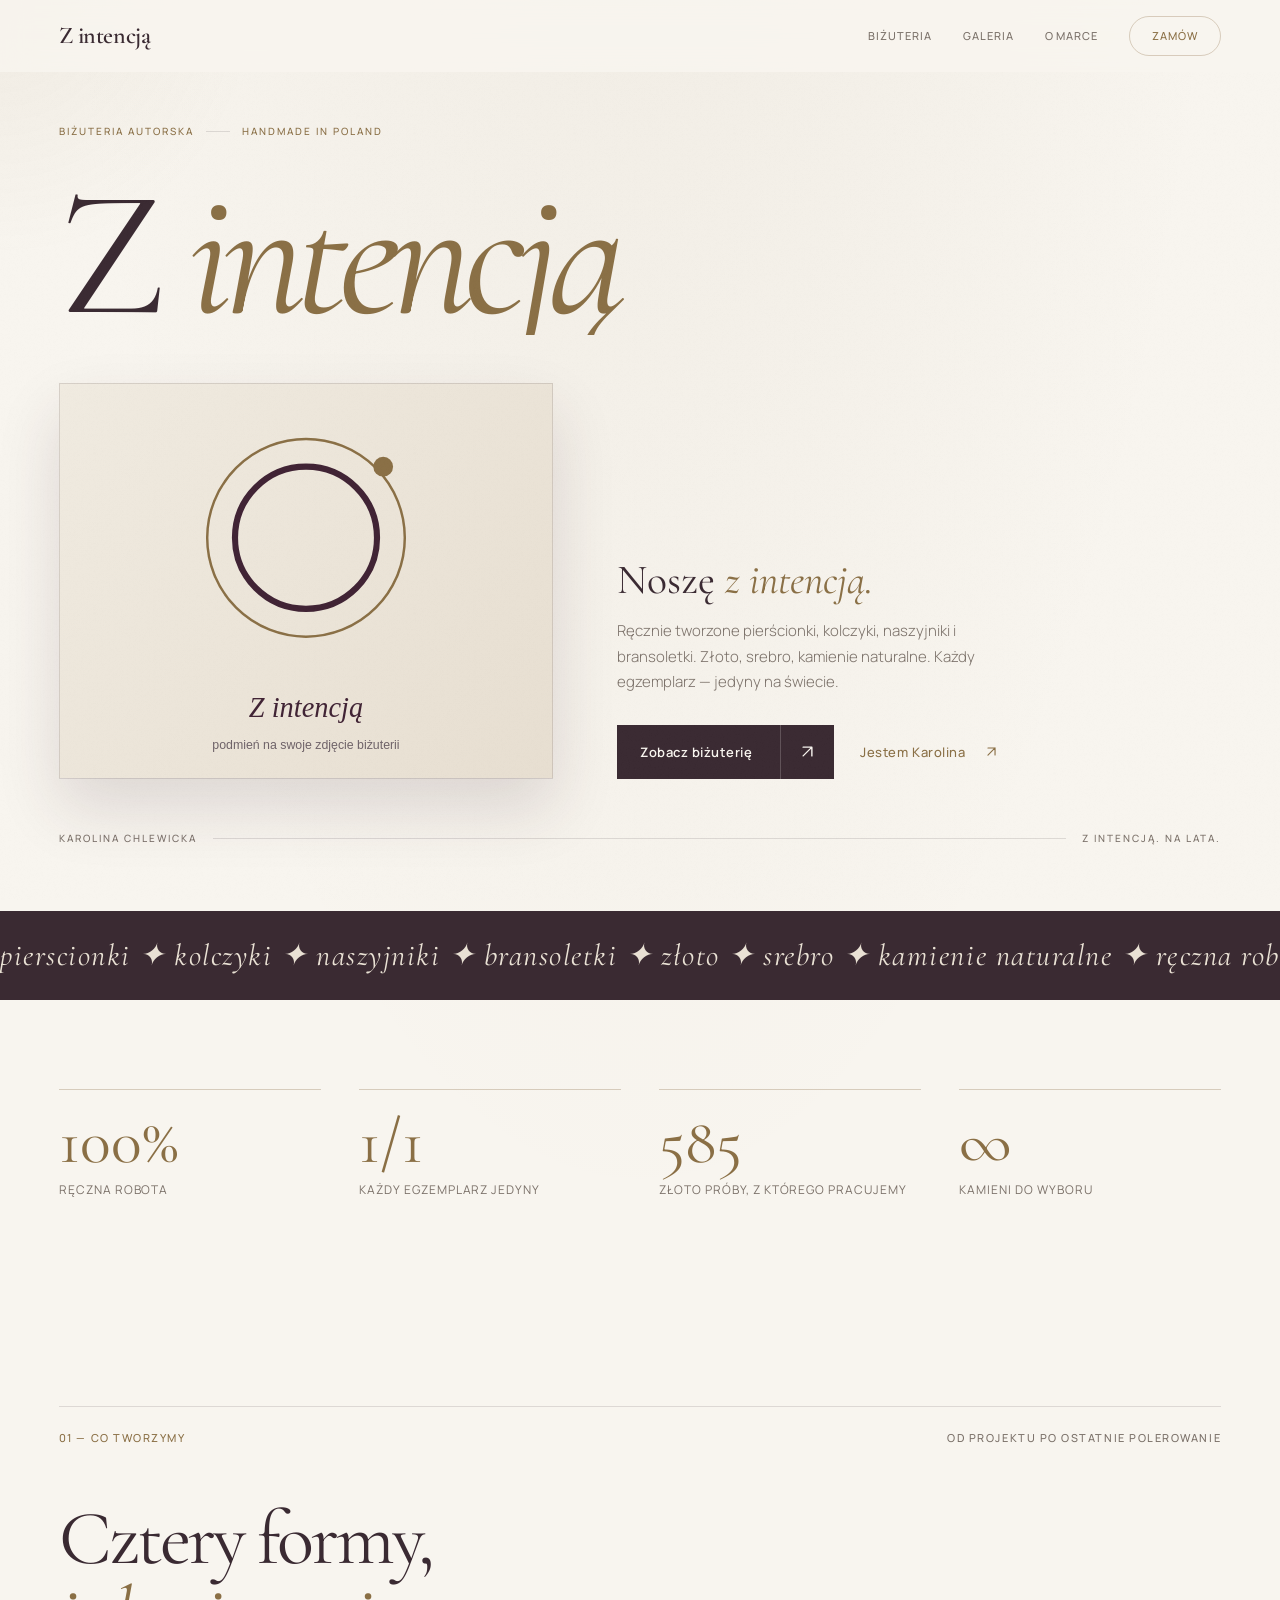
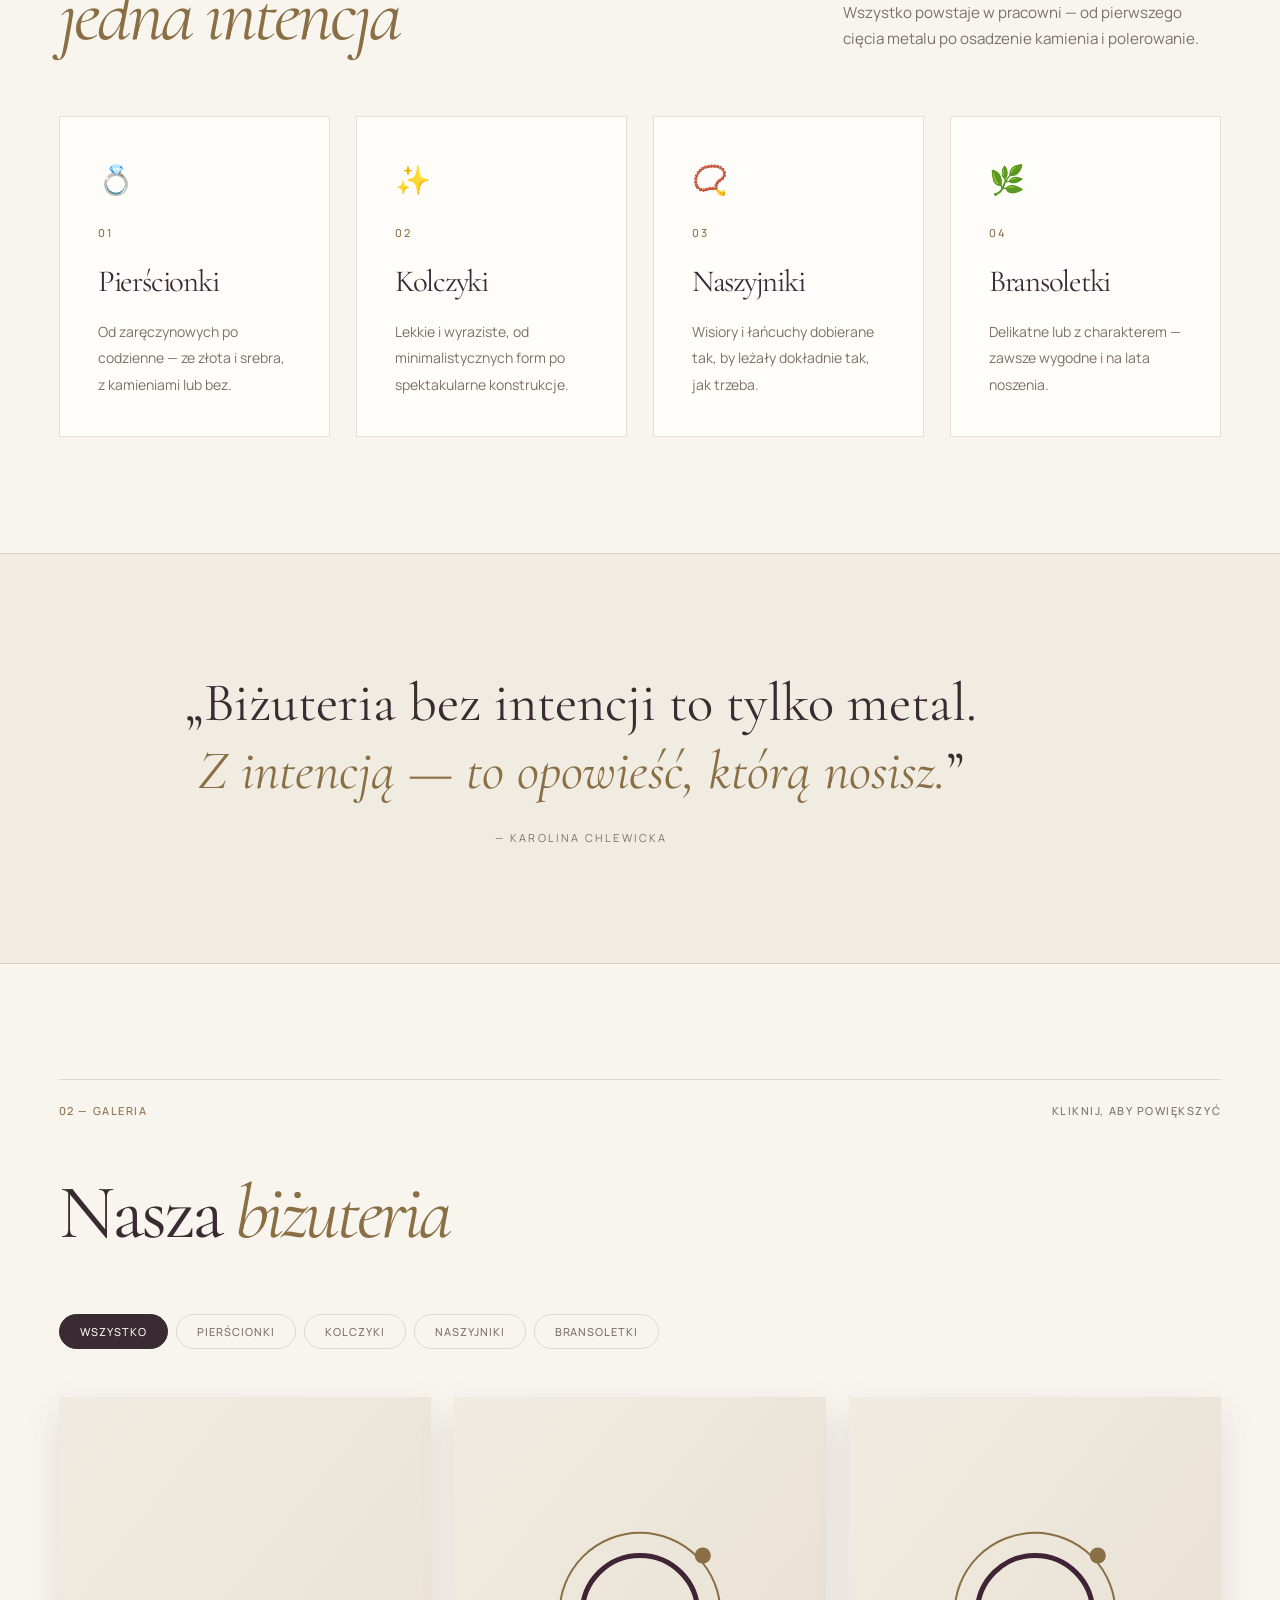
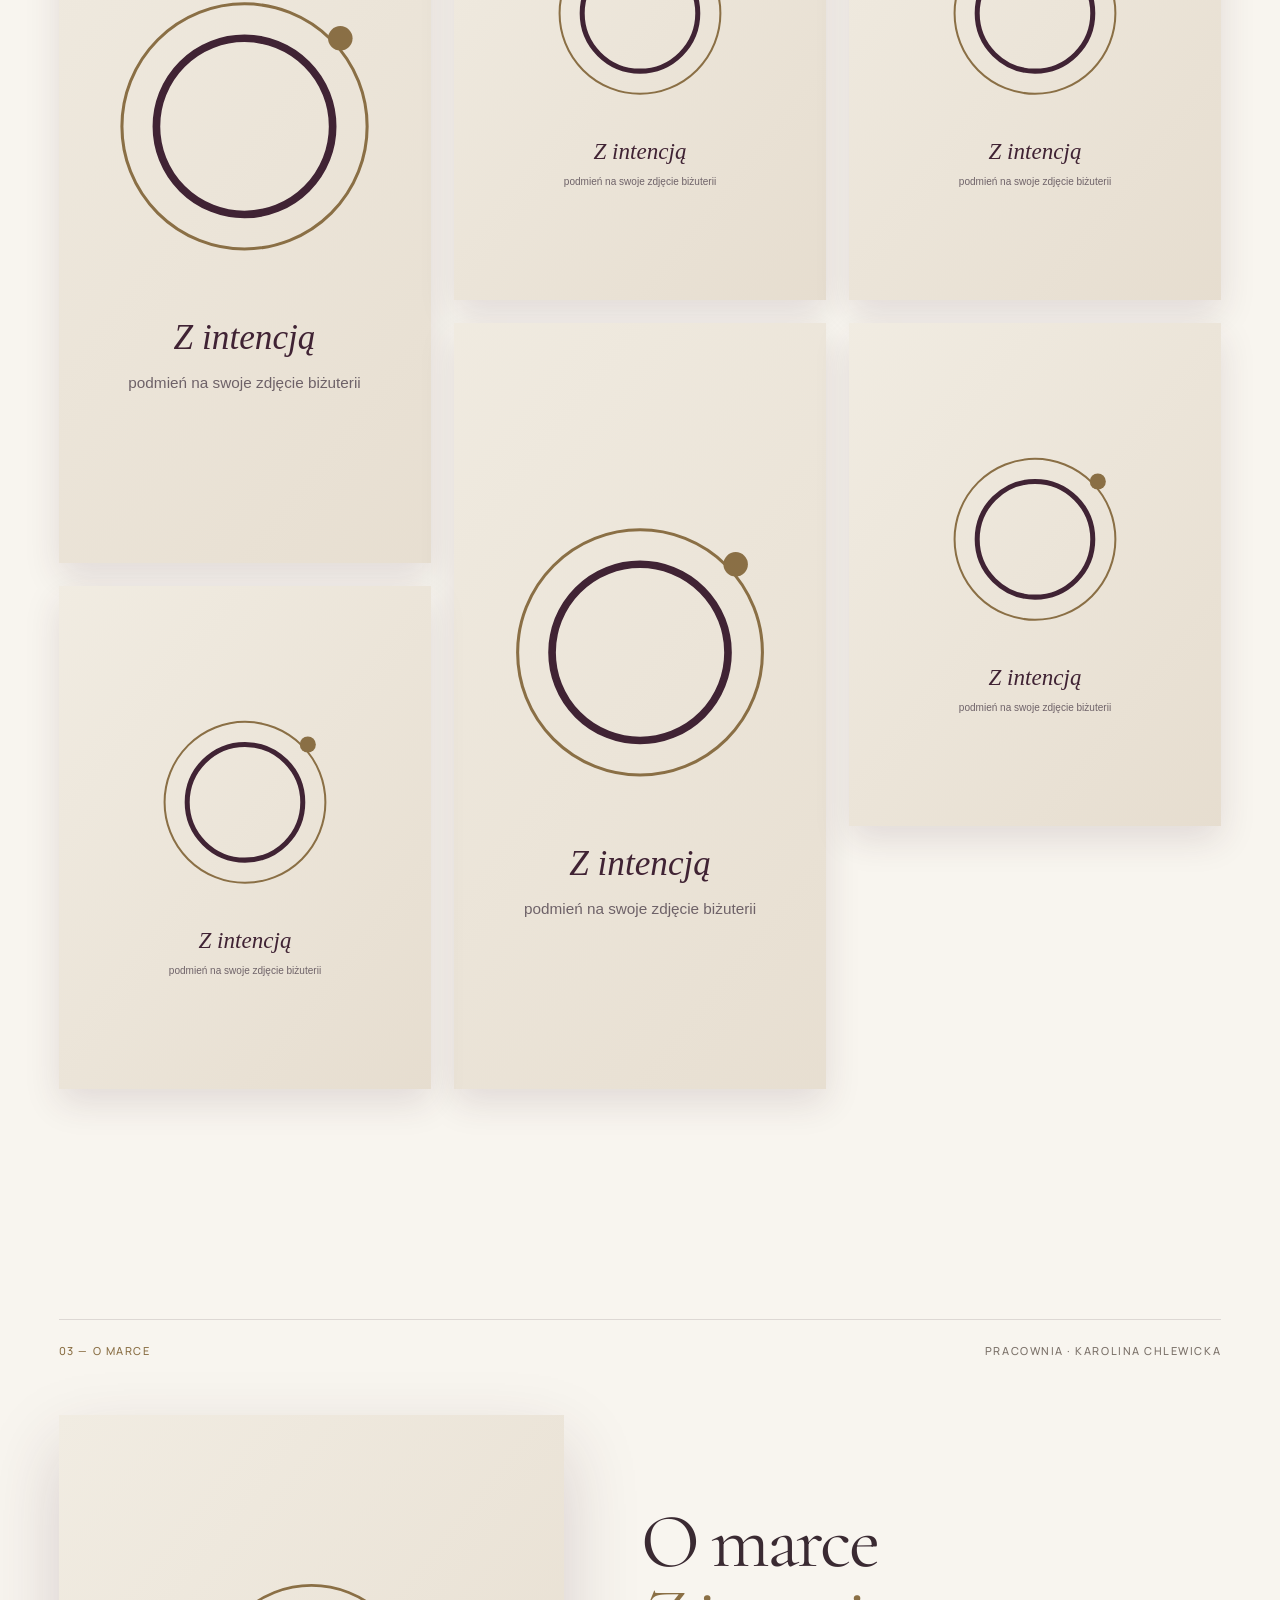
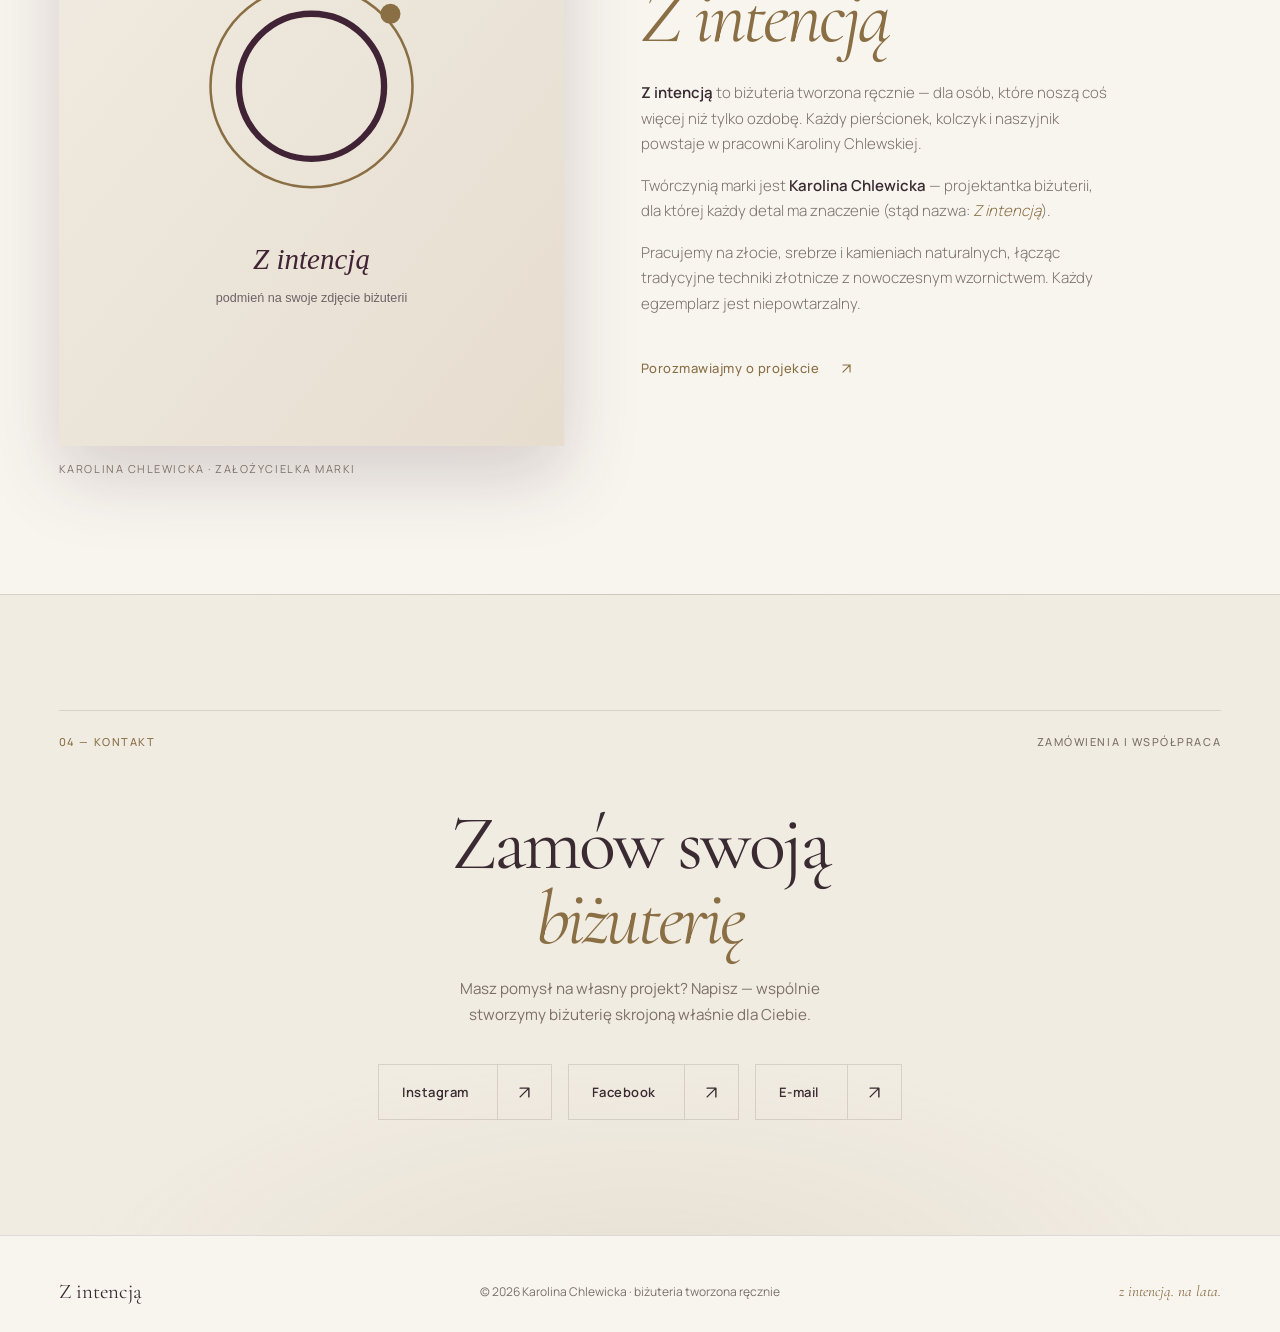
==== commit 801e656b: "Premium polsz (ziarno, favicon) + logowanie admina przez Cloudflare Pages Functions" ====
--- a/index.html
+++ b/index.html
@@ -6,6 +6,7 @@
   <title>Z intencją — ręcznie tworzona biżuteria | Karolina Chlewicka</title>
   <meta name="description" content="Z intencją — autorska, ręcznie tworzona biżuteria Karoliny Chlewskiej. Pierścionki, kolczyki, naszyjniki i bransoletki z charakterem.">
   <meta name="theme-color" content="#f8f5ef">
+  <link rel="icon" href="favicon.svg" type="image/svg+xml">
   <meta property="og:title" content="Z intencją — biżuteria tworzona ręcznie">
   <meta property="og:description" content="Pierścionki, kolczyki, naszyjniki i bransoletki tworzone ręcznie przez Karolinę Chlewską.">
   <link rel="preconnect" href="https://fonts.googleapis.com">
--- a/css/style.css
+++ b/css/style.css
@@ -4,14 +4,14 @@
   --bg: #f8f5ef;
   --bg-2: #f1ece2;
   --bg-3: #fffdf9;
-  --wine: #402334;
-  --paper: #402334;
-  --muted: #6e6268;
-  --gold: #a5772f;
-  --gold-soft: #c9a45e;
-  --rose: #b06a88;
-  --border: rgba(64, 35, 52, 0.16);
-  --border-gold: rgba(165, 119, 47, 0.35);
+  --wine: #3a2a32;
+  --paper: #3a2a32;
+  --muted: #7b7169;
+  --gold: #8a6f45;
+  --gold-soft: #b3a077;
+  --rose: #8d7d6f;
+  --border: rgba(58, 42, 50, 0.14);
+  --border-gold: rgba(138, 111, 69, 0.3);
   --font-editorial: 'Cormorant Garamond', Georgia, serif;
   --font-body: 'Manrope', 'Helvetica Neue', sans-serif;
   --gutter: clamp(20px, 4.6vw, 76px);
@@ -26,7 +26,7 @@
 
 body {
   background:
-    radial-gradient(ellipse 80% 50% at 50% -10%, rgba(165, 119, 47, 0.10), transparent 60%),
+    radial-gradient(ellipse 80% 50% at 50% -10%, rgba(138, 111, 69, 0.08), transparent 60%),
     var(--bg);
   color: var(--wine);
   font-family: var(--font-body);
@@ -39,6 +39,17 @@
 
 img { display: block; max-width: 100%; height: auto; }
 
+/* subtelna ziarnista tekstura — „papier" */
+body::before {
+  content: '';
+  position: fixed;
+  inset: 0;
+  z-index: 2;
+  pointer-events: none;
+  opacity: 0.5;
+  background-image: url("data:image/svg+xml,%3Csvg xmlns='http://www.w3.org/2000/svg' width='160' height='160'%3E%3Cfilter id='n'%3E%3CfeTurbulence type='fractalNoise' baseFrequency='0.85' numOctaves='2' stitchTiles='stitch'/%3E%3CfeColorMatrix type='saturate' values='0'/%3E%3CfeComponentTransfer%3E%3CfeFuncA type='linear' slope='0.04'/%3E%3C/feComponentTransfer%3E%3C/filter%3E%3Crect width='160' height='160' filter='url(%23n)'/%3E%3C/svg%3E");
+}
+
 a { color: inherit; text-decoration: none; }
 
 ::selection { background: var(--gold); color: #fff; }
@@ -62,7 +73,7 @@
   top: 0; left: 0;
   height: 2px;
   width: 0;
-  background: linear-gradient(90deg, var(--gold), var(--rose));
+  background: linear-gradient(90deg, var(--gold), var(--wine));
   z-index: 100;
   transition: width 0.1s linear;
 }
@@ -72,7 +83,7 @@
   width: 560px;
   height: 560px;
   border-radius: 50%;
-  background: radial-gradient(circle, rgba(165, 119, 47, 0.10), transparent 65%);
+  background: radial-gradient(circle, rgba(138, 111, 69, 0.07), transparent 65%);
   pointer-events: none;
   z-index: 1;
   transform: translate(-50%, -50%);
@@ -177,17 +188,7 @@
 
 .section-title em {
   font-style: italic;
-  background: linear-gradient(100deg, var(--gold), var(--rose) 60%, var(--gold));
-  background-size: 200% auto;
-  -webkit-background-clip: text;
-  background-clip: text;
-  -webkit-text-fill-color: transparent;
-  animation: shimmer 6s linear infinite;
-}
-
-@keyframes shimmer {
-  from { background-position: 0% center; }
-  to { background-position: 200% center; }
+  color: var(--gold);
 }
 
 .section-lead {
@@ -274,12 +275,7 @@
 
 .hero-title em {
   font-style: italic;
-  background: linear-gradient(105deg, var(--gold) 10%, var(--rose) 45%, var(--gold-soft) 75%, var(--gold));
-  background-size: 200% auto;
-  -webkit-background-clip: text;
-  background-clip: text;
-  -webkit-text-fill-color: transparent;
-  animation: shimmer 6s linear infinite;
+  color: var(--gold);
 }
 
 .hero-line { display: block; overflow: hidden; }
@@ -386,7 +382,7 @@
   font-size: clamp(1.2rem, 2.6vw, 1.9rem);
   font-style: italic;
   letter-spacing: 0.05em;
-  color: var(--gold-soft);
+  color: #e9e1d4;
   text-transform: lowercase;
 }
 
@@ -629,7 +625,7 @@
 
 .contact-section {
   background:
-    radial-gradient(ellipse 70% 60% at 50% 110%, rgba(165, 119, 47, 0.14), transparent 65%),
+    radial-gradient(ellipse 70% 60% at 50% 110%, rgba(138, 111, 69, 0.10), transparent 65%),
     var(--bg-2);
   border-top: 1px solid var(--border);
 }
